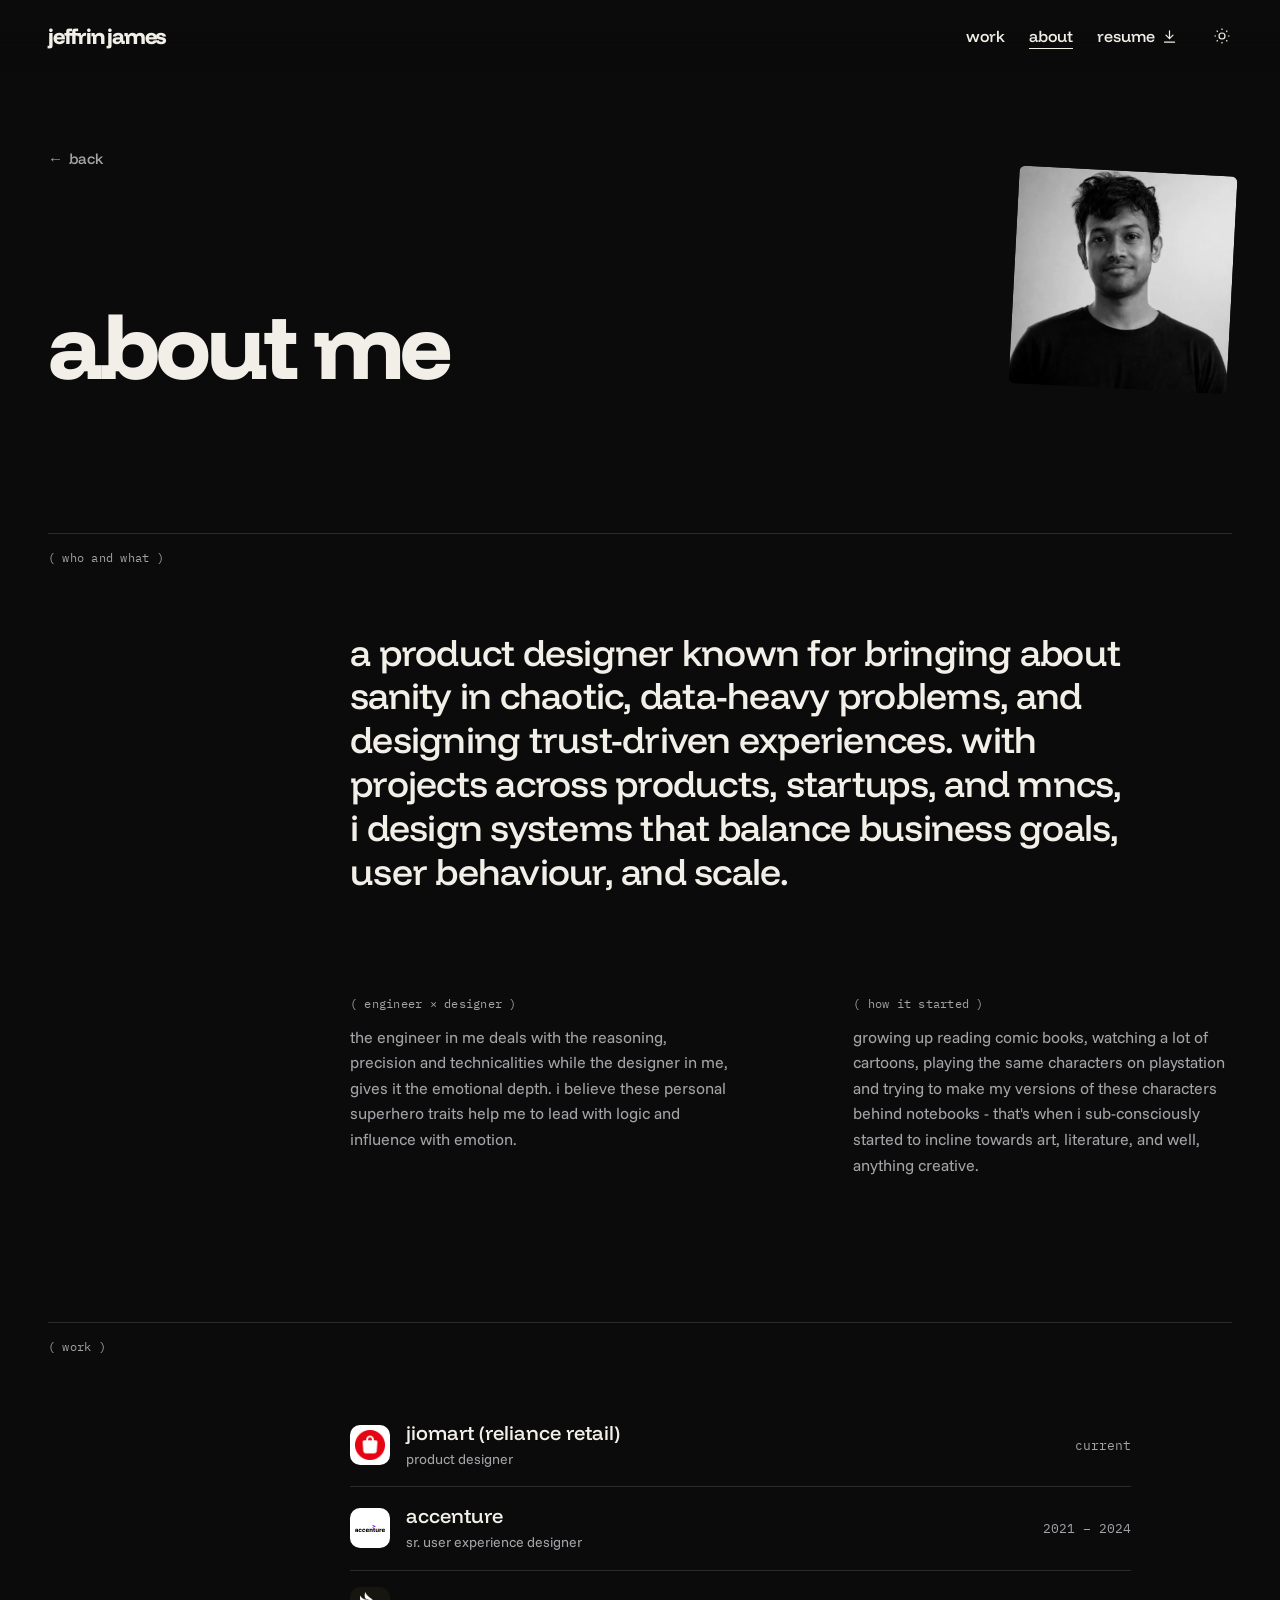
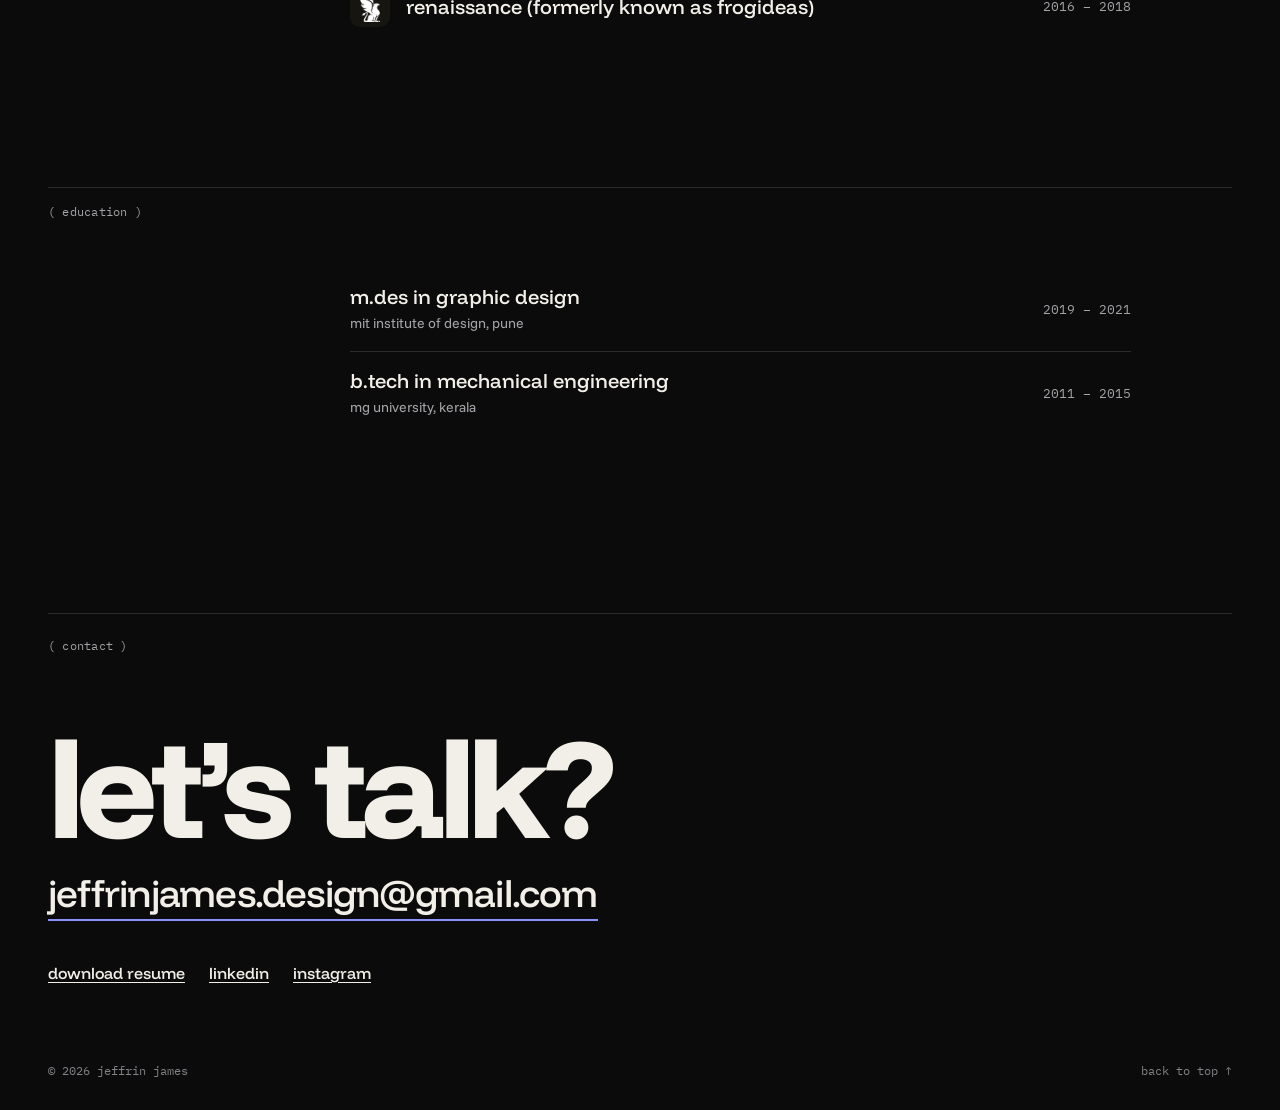
==== about/index.html @ e17c7516 "Publish new portfolio site Co-Authored-By: Claude Opus 5.5 <noreply@anthropic.com>" ====
<!DOCTYPE html><html lang="en" data-theme="dark"> <head><meta charset="utf-8"><meta name="viewport" content="width=device-width, initial-scale=1"><title>About — jeffrin james</title><meta name="description" content="jeffrin james — product designer. Currently Product Designer at JioMart (Reliance Retail)."><meta name="theme-color" content="#0b0b0b"><link rel="preconnect" href="https://fonts.googleapis.com"><link rel="preconnect" href="https://fonts.gstatic.com" crossorigin><link href="https://fonts.googleapis.com/css2?family=Funnel+Display:wght@400;500;600;700;800&family=Funnel+Sans:ital,wght@0,400;0,500;0,600;1,400&family=IBM+Plex+Mono:wght@400&family=Shrikhand&display=swap" rel="stylesheet"><script>
    (function () {
      var t = 'dark';
      try { t = localStorage.getItem('theme') || 'dark'; } catch (e) {}
      document.documentElement.setAttribute('data-theme', t);
      document.documentElement.classList.add('js');
      try { var n = performance.getEntriesByType('navigation')[0]; if (n && n.type === 'reload' && location.pathname === '/') history.scrollRestoration = 'manual'; } catch (e) {}
    })();
  </script><link rel="stylesheet" href="/assets/about.DWY8wHQ1.css"></head> <body style="--dot:#8b8ff8"> <a class="skip" href="#main">Skip to content</a> <header class="site-header"> <div class="wrap"> <a class="brand" href="/" aria-label="jeffrin james, home"><span class="brand-name">jeffrin james</span></a> <nav class="nav" aria-label="Main"> <a href="/#work">work</a> <a href="/about" aria-current="page">about</a> <a class="resume-link" href="/Jeffrin_James_Resume_Product_Designer.pdf" download title="download resume">resume
<svg viewBox="0 0 24 24" fill="none" stroke="currentColor" stroke-width="1.7" stroke-linecap="round" stroke-linejoin="round" aria-hidden="true"><path d="M12 4v11M7 10l5 5 5-5M5 20h14"></path></svg> </a> <button class="theme-toggle" type="button" aria-label="Switch to light theme" data-theme-toggle> <svg class="moon" viewBox="0 0 24 24" fill="none" stroke="currentColor" stroke-width="1.6" aria-hidden="true"><path d="M20 14.5A8 8 0 0 1 9.5 4a8 8 0 1 0 10.5 10.5Z"></path></svg> <svg class="sun" viewBox="0 0 24 24" fill="none" stroke="currentColor" stroke-width="1.6" aria-hidden="true"><circle cx="12" cy="12" r="4"></circle><path d="M12 2v2M12 20v2M4.9 4.9l1.4 1.4M17.7 17.7l1.4 1.4M2 12h2M20 12h2M4.9 19.1l1.4-1.4M17.7 6.3l1.4-1.4"></path></svg> </button> </nav> </div> </header> <main id="main">  <header class="cs-head wrap"> <a class="back" href="/" data-back><span aria-hidden="true">←</span> back</a> <div class="about-head"> <h1 class="cs-title">about me</h1> <img class="portrait" src="/about/jeffrin.webp" alt="portrait of jeffrin james" width="560" height="560"> </div> </header> <section class="section wrap" aria-labelledby="who-h"> <div class="section-head"><h2 class="label" id="who-h">who and what</h2></div> <div class="about-grid"> <div class="body about-copy"> <p class="statement">a product designer known for bringing about sanity in chaotic, data-heavy problems, and designing trust-driven experiences. with projects across products, startups, and MNCs, i design systems that balance business goals, user behaviour, and scale.</p> </div> </div> </section> <section class="wrap side-notes" aria-label="a little more" data-fade-group> <div class="side-note"> <h2 class="label">engineer × designer</h2> <p data-fade>The engineer in me deals with the reasoning, precision and technicalities while the designer in me, gives it the emotional depth. I believe these personal superhero traits help me to lead with logic and influence with emotion.</p> </div> <div class="side-note"> <h2 class="label">how it started</h2> <p data-fade>Growing up reading comic books, watching a lot of cartoons, playing the same characters on PlayStation and trying to make my versions of these characters behind notebooks - that's when I sub-consciously started to incline towards art, literature, and well, anything creative.</p> </div> </section> <section class="section wrap" aria-labelledby="career-h"> <div class="section-head"><h2 class="label" id="career-h">work</h2></div> <div class="about-grid"> <div class="body"><ul class="career"> <li> <span class="logo" style="--tint:var(--c-oia);--logo-bg:#fff"> <img src="/assets/jiomart.G7tVmSpe.png" alt="JioMart (Reliance Retail) logo" width="40" height="40"> </span> <span class="who"><span class="role">JioMart (Reliance Retail)</span><span class="sub">Product Designer</span></span> <span class="when">current</span> </li><li> <span class="logo" style="--tint:var(--c-rating);--logo-bg:#fff"> <img src="/assets/accenture.BRC-jHAb.svg" alt="Accenture logo" width="40" height="40"> </span> <span class="who"><span class="role">Accenture</span><span class="sub">Sr. User Experience Designer</span></span> <span class="when">2021 – 2024</span> </li><li> <span class="logo" style="--tint:var(--c-iaspire);--logo-bg:#16150f"> <img src="/assets/frogideas.Q7ZVMP4q.png" alt="Renaissance (formerly known as FrogIdeas) logo" width="40" height="40"> </span> <span class="who"><span class="role">Renaissance (formerly known as FrogIdeas)</span></span> <span class="when">2016 – 2018</span> </li> </ul></div> </div> </section> <section class="section wrap" aria-labelledby="edu-h"> <div class="section-head"><h2 class="label" id="edu-h">education</h2></div> <div class="about-grid"> <div class="body"> <ul class="career edu"> <li><span class="who"><span class="role">M.Des in Graphic Design</span><span class="sub">MIT Institute of Design, Pune</span></span><span class="when">2019 – 2021</span></li><li><span class="who"><span class="role">B.Tech in Mechanical Engineering</span><span class="sub">MG University, Kerala</span></span><span class="when">2011 – 2015</span></li> </ul> </div> </div> </section>  <a class="float-talk" href="#contact" aria-label="get in touch"> <svg viewBox="0 0 100 100" aria-hidden="true"><defs><path id="ring" d="M50 50m-36 0a36 36 0 1 1 72 0a36 36 0 1 1-72 0"></path></defs><text><textPath href="#ring" textLength="224" lengthAdjust="spacing">let’s talk ✦ let’s talk ✦</textPath></text></svg> <span class="talk-arrow" aria-hidden="true">↘</span> </a> </main> <p class="toast" role="status" aria-live="polite"></p> <footer class="site-footer" id="contact"> <div class="wrap"> <div class="footer-top"><span class="label">contact</span></div> <p class="talk">let’s talk?</p> <a class="email" href="mailto:jeffrinjames.design@gmail.com">jeffrinjames.design@gmail.com</a> <div class="footer-links"> <a href="/Jeffrin_James_Resume_Product_Designer.pdf" download>download resume</a> <a href="https://www.linkedin.com/in/jeffrinjames" rel="noopener" target="_blank">LinkedIn</a><a href="https://www.instagram.com/jeffrinjames/" rel="noopener" target="_blank">Instagram</a> </div> <div class="footer-base"> <span>© 2026 jeffrin james</span> <a href="#main" class="to-top">back to top ↑</a> </div> </div> </footer> <script type="module" src="/assets/Base.astro_astro_type_script_index_0_lang.DTvl9XS0.js"></script> </body> </html>
---- assets/about.DWY8wHQ1.css ----
:root{--font-display: "Funnel Display", "Helvetica Neue", Arial, sans-serif;--font-body: "Funnel Sans", "Helvetica Neue", Arial, sans-serif;--font-mono: "IBM Plex Mono", ui-monospace, monospace;--s1: 4px;--s2: 8px;--s3: 12px;--s4: 16px;--s5: 24px;--s6: 32px;--s7: 48px;--s8: 64px;--s9: 80px;--s10: 112px;--s11: 144px;--gutter: clamp(16px, 4vw, 48px);--max: 1440px;--measure: 40rem;--ease: cubic-bezier(.2, .7, .1, 1);--t-fast: .18s;--t-med: .42s}:root,[data-theme=dark]{color-scheme:dark;--bg: #0b0b0b;--surface: #141416;--surface-2: #1c1c20;--text: #f2efe8;--muted: #a3a3a8;--faint: #828288;--rule: #2a2a2f;--focus: #a5b4fc;--accent: #8b8ff8;--img-ring: rgba(255, 255, 255, .06)}[data-theme=light]{color-scheme:light;--bg: #efebe3;--surface: #e6e1d6;--surface-2: #dcd6c9;--text: #16150f;--muted: #55524a;--faint: #6a665c;--rule: #cfc8b9;--focus: #3730a3;--accent: #4338ca;--img-ring: rgba(22, 21, 15, .08)}*,*:before,*:after{box-sizing:border-box}html{-webkit-text-size-adjust:100%;scroll-behavior:smooth}body{margin:0;background:var(--bg);color:var(--text);font:400 1.0625rem/1.6 var(--font-body);-webkit-font-smoothing:antialiased;text-rendering:optimizeLegibility;overflow-x:hidden}img{display:block;max-width:100%;height:auto}a{color:inherit;text-decoration-thickness:1px;text-underline-offset:.2em}::selection{background:var(--accent);color:var(--bg)}:focus-visible{outline:2px solid var(--focus);outline-offset:3px;border-radius:2px}h1,h2,h3,h4{margin:0;font-weight:600}p{margin:0}.skip{position:absolute;left:-9999px;top:0}.skip:focus{left:var(--gutter);top:var(--s3);z-index:100;background:var(--text);color:var(--bg);padding:var(--s2) var(--s3)}.wrap{width:100%;max-width:var(--max);margin:0 auto;padding:0 var(--gutter)}.label{font:400 .75rem/1.4 var(--font-mono);letter-spacing:.02em;text-transform:lowercase;color:var(--muted)}.label:before{content:"( "}.label:after{content:" )"}.site-header{position:fixed;inset:0 0 auto;z-index:50;padding:var(--s4) 0;background:linear-gradient(var(--bg) 40%,transparent)}.site-header .wrap{display:flex;align-items:center;justify-content:space-between;gap:var(--s4)}.brand{font:800 1.375rem/.82 var(--font-display);letter-spacing:-.055em;text-decoration:none;display:inline-block;white-space:nowrap;transition:opacity var(--t-med) var(--ease),transform var(--t-med) var(--ease)}[data-home] .site-header:not(.is-scrolled) .brand{opacity:0;transform:translateY(-6px);pointer-events:none}.nav{display:flex;align-items:center;gap:clamp(var(--s4),3vw,var(--s6))}.nav a{font:500 1rem/1 var(--font-display);text-decoration:none;padding:var(--s2) 0;background:linear-gradient(currentColor,currentColor) 0 100% / 0 1px no-repeat;transition:background-size var(--t-fast) var(--ease)}.nav a:hover,.nav a[aria-current=page]{background-size:100% 1px}.theme-toggle{display:inline-grid;place-items:center;width:40px;height:40px;margin-right:-8px;border:0;background:none;color:inherit;cursor:pointer;border-radius:50%}.theme-toggle svg{width:18px;height:18px}.theme-toggle .moon{display:none}[data-theme=light] .theme-toggle .moon{display:block}[data-theme=light] .theme-toggle .sun{display:none}.pixels{position:fixed;inset:0;z-index:90;display:grid;pointer-events:none}.pixels i{display:block;opacity:0}.hero{padding-top:clamp(88px,12vh,140px)}.wordmark{font:800 clamp(3.5rem,15.6vw,15.5rem)/.82 var(--font-display);letter-spacing:-.055em;margin-left:-.04em;white-space:nowrap}.hero-meta{display:grid;grid-template-columns:repeat(12,1fr);gap:var(--s5);margin-top:clamp(var(--s7),8vw,var(--s10));align-items:start}.hero-meta .label{grid-column:1 / span 3;padding-top:.55em}.statement{grid-column:4 / span 9;font:500 clamp(1.5rem,2.9vw,2.6rem)/1.18 var(--font-display);letter-spacing:-.02em}.currently{grid-column:4 / span 6;color:var(--muted);margin-top:var(--s5);max-width:36rem}.section{padding-top:clamp(var(--s9),12vw,var(--s11))}.section-head{display:flex;align-items:baseline;justify-content:space-between;border-top:1px solid var(--rule);padding-top:var(--s4);margin-bottom:clamp(var(--s6),5vw,var(--s8))}.work-list{list-style:none;margin:0;padding:0;display:grid;gap:clamp(var(--s8),9vw,var(--s11))}.work-item a{display:grid;grid-template-columns:repeat(12,1fr);gap:var(--s5);text-decoration:none;align-items:end}.work-media{grid-column:1 / span 7;overflow:hidden;border-radius:6px;box-shadow:0 0 0 1px var(--img-ring);background:var(--surface)}.work-media img{width:100%;aspect-ratio:4 / 3;object-fit:cover;transition:transform .9s var(--ease)}.work-item a:hover .work-media img{transform:scale(1.025)}.work-text{grid-column:9 / span 4;display:grid;gap:var(--s4);padding-bottom:var(--s2)}.work-num{font:400 .75rem var(--font-mono);color:var(--muted);display:flex;align-items:center;gap:var(--s2)}.work-num:before{content:"";width:8px;height:8px;border-radius:50%;background:var(--dot)}.work-problem{font:500 clamp(1.25rem,1.9vw,1.75rem)/1.22 var(--font-display);letter-spacing:-.015em}.work-title{color:var(--muted);font-size:1rem}.work-meta{font:400 .75rem/1.5 var(--font-mono);color:var(--faint)}.cta{font:500 1rem var(--font-display);display:inline-flex;gap:var(--s2);align-items:center}.cta .arrow{transition:transform var(--t-fast) var(--ease)}a:hover .cta .arrow,.cta:hover .arrow{transform:translate(4px)}.specimens{display:grid;grid-auto-flow:column;grid-auto-columns:minmax(280px,34%);gap:var(--s5);overflow-x:auto;scroll-snap-type:x mandatory;padding:0 var(--gutter) var(--s4);margin:0 calc(var(--gutter) * -1);scrollbar-width:thin;scrollbar-color:var(--rule) transparent}.specimen{scroll-snap-align:start;text-decoration:none;display:grid;gap:var(--s3)}.specimen figure{margin:0;border-radius:6px;overflow:hidden;background:var(--surface);box-shadow:0 0 0 1px var(--img-ring)}.specimen img{width:100%;aspect-ratio:16 / 10;object-fit:cover;object-position:center;transition:transform .9s var(--ease)}.specimen:hover img{transform:scale(1.03)}.specimen figcaption{display:none}.specimen-cap{font-size:.9375rem;color:var(--muted)}.specimen-cap strong{color:var(--text);font-weight:500}.principles{list-style:none;margin:0;padding:0}.principles li{border-top:1px solid var(--rule)}.principles a{display:grid;grid-template-columns:repeat(12,1fr);gap:var(--s5);padding:var(--s6) 0;text-decoration:none;align-items:baseline}.principles q{grid-column:1 / span 9;quotes:none;font:500 clamp(1.5rem,3.4vw,3rem)/1.1 var(--font-display);letter-spacing:-.025em}.principles .from{grid-column:10 / span 3;justify-self:end;text-align:right;font:400 .75rem/1.5 var(--font-mono);color:var(--muted)}.principles a:hover q{color:var(--dot)}.brief{display:grid;grid-template-columns:repeat(12,1fr);gap:var(--s5)}.brief p{grid-column:4 / span 7;font:500 clamp(1.25rem,2.2vw,1.9rem)/1.3 var(--font-display);letter-spacing:-.015em}.brief .cta{grid-column:4 / span 4;margin-top:var(--s4);text-decoration:none}.site-footer{margin-top:clamp(var(--s10),14vw,200px);padding-bottom:var(--s6)}.footer-top{border-top:1px solid var(--rule);padding-top:var(--s4)}.talk{font:800 clamp(3rem,11vw,10.5rem)/.9 var(--font-display);letter-spacing:-.05em;margin:clamp(var(--s6),5vw,var(--s8)) 0 var(--s5)}.email{font:500 clamp(1.25rem,3vw,2.5rem)/1.1 var(--font-display);letter-spacing:-.02em;text-decoration:none;background:linear-gradient(var(--accent),var(--accent)) 0 100% / 100% 2px no-repeat;padding-bottom:4px;transition:background-size var(--t-med) var(--ease);overflow-wrap:anywhere}.email:hover{background-size:0 2px;background-position:100% 100%}.footer-links{display:flex;flex-wrap:wrap;gap:var(--s5);margin-top:var(--s7)}.footer-links a{font:500 1rem var(--font-display)}.footer-base{display:flex;justify-content:space-between;gap:var(--s4);margin-top:var(--s9);font:400 .75rem var(--font-mono);color:var(--faint)}.cs-head{padding-top:clamp(112px,16vh,168px)}.cs-title{font:800 clamp(2.5rem,7.2vw,6.75rem)/.95 var(--font-display);letter-spacing:-.045em;max-width:15ch;margin-top:var(--s5)}.cs-intro{font:500 clamp(1.25rem,2.2vw,1.875rem)/1.25 var(--font-display);letter-spacing:-.015em;color:var(--muted);max-width:34ch;margin-top:var(--s6)}.cs-meta{display:flex;flex-wrap:wrap;gap:var(--s2) var(--s6);margin-top:var(--s7);padding-top:var(--s4);border-top:1px solid var(--rule);font:400 .8125rem/1.5 var(--font-mono);color:var(--muted)}.cs-meta dt{color:var(--faint)}.cs-meta dd{margin:0;color:var(--text)}.cs-meta div{display:grid;gap:2px}.cs-hero{margin-top:clamp(var(--s7),6vw,var(--s9));border-radius:8px;overflow:hidden;box-shadow:0 0 0 1px var(--img-ring)}.cs-hero img{width:100%;aspect-ratio:4 / 3;object-fit:cover;max-height:86vh}.prose{max-width:var(--measure);margin:clamp(var(--s8),8vw,var(--s10)) auto 0;font-size:1.125rem;color:var(--muted)}.prose>*+*{margin-top:1.1em}.prose strong{color:var(--text);font-weight:600}.prose hr{border:0;border-top:1px solid var(--rule);margin:var(--s9) 0}.prose hr+h2{margin-top:0!important}.prose h2 .ch{font:400 .75rem/1 var(--font-mono);color:var(--muted);letter-spacing:.02em;text-transform:lowercase}.prose h2{color:var(--text);font:500 clamp(1.3rem,2.2vw,1.75rem)/1.25 var(--font-display);letter-spacing:-.015em;margin-top:1.6em}.prose h3{color:var(--text);font:600 1.125rem/1.4 var(--font-body);margin-top:1.8em}.prose ul{padding-left:1.1em}.prose li+li{margin-top:.5em}.prose li::marker{color:var(--faint)}.prose blockquote{margin:1.6em 0;padding:var(--s4) var(--s5);border-left:2px solid var(--dot);background:var(--surface);border-radius:0 6px 6px 0;color:var(--text)}.prose details{border-top:1px solid var(--rule);border-bottom:1px solid var(--rule);padding:var(--s4) 0}.prose summary{cursor:pointer;color:var(--text);font-weight:600}.prose details p{margin-top:var(--s3)}.prose .tldr{background:var(--surface);padding:var(--s5);border-radius:8px;color:var(--text)}.prose .tldr h2{margin-top:0!important;font-size:1.25rem}.prose p:has(>img){margin-left:50%;transform:translate(-50%);width:min(1200px,calc(100vw - 2 * var(--gutter)));margin-top:var(--s7);margin-bottom:var(--s7)}.prose p:has(>img)+p:has(>img){margin-top:calc(var(--s5) * -1 + var(--s7) * -1 + var(--s7))}.prose img{width:100%;border-radius:6px;box-shadow:0 0 0 1px var(--img-ring);background:var(--surface)}.next{margin-top:clamp(var(--s10),12vw,var(--s11));border-top:1px solid var(--rule);padding-top:var(--s4)}.next a{display:grid;grid-template-columns:repeat(12,1fr);gap:var(--s5);text-decoration:none;margin-top:var(--s6);align-items:end}.next .next-title{grid-column:1 / span 8;font:700 clamp(2rem,5vw,4.5rem)/1 var(--font-display);letter-spacing:-.04em}.next .cta{grid-column:10 / span 3;justify-self:end}.about-grid{display:grid;grid-template-columns:repeat(12,1fr);gap:var(--s5)}.about-grid>.body{grid-column:4 / span 8}.career{list-style:none;margin:0;padding:0}.career li{display:grid;grid-template-columns:auto 1fr auto;align-items:center;gap:var(--s4);padding:var(--s4) 0;border-top:1px solid var(--rule)}.career .role{font:500 1.25rem/1.3 var(--font-display)}.career .when{font:400 .8125rem var(--font-mono);color:var(--muted)}.js [data-reveal]{opacity:0;transform:translateY(16px);transition:opacity .7s var(--ease),transform .7s var(--ease)}.js [data-reveal].in{opacity:1;transform:none}@media(prefers-reduced-motion:reduce){html{scroll-behavior:auto}*,*:before,*:after{transition-duration:0ms!important;animation-duration:0ms!important}.js [data-reveal]{opacity:1;transform:none}}@media(max-width:820px){.hero-meta,.work-item a,.principles a,.brief,.next a,.about-grid{grid-template-columns:1fr}.hero-meta>*,.work-media,.work-text,.principles q,.principles .from,.brief p,.brief .cta,.next .next-title,.next .cta,.about-grid>*{grid-column:1 / -1!important}.hero-meta{gap:var(--s4)}.statement{font-size:clamp(1.375rem,6vw,1.75rem)}.work-text{padding-bottom:0}.principles .from{justify-self:start;text-align:left}.principles a{gap:var(--s3)}.specimens{grid-auto-columns:82%}.next .cta{justify-self:start}.prose{font-size:1.0625rem}.prose p:has(>img){width:calc(100vw - 2 * var(--gutter))}.footer-base{flex-direction:column}}[data-home] .wordmark{transform-origin:0 0;will-change:transform;position:relative;z-index:60;width:fit-content}[data-home] .site-header .brand{transition:opacity .2s linear;transform:none!important}.js [data-words] .w{display:inline-block;opacity:.12;transition:opacity .5s var(--ease)}.js [data-words] .w.on{opacity:1}.work-list{display:grid;grid-template-columns:repeat(12,1fr);column-gap:var(--s5);row-gap:clamp(var(--s9),9vw,var(--s11));align-items:end}.work-item:nth-child(4n+1){grid-column:1 / 9}.work-item:nth-child(4n+2){grid-column:9 / 13}.work-item:nth-child(4n+3){grid-column:1 / 6}.work-item:nth-child(4n+4){grid-column:6 / 13}.work-item a{display:block}.work-text{display:grid;gap:var(--s3);margin-bottom:var(--s4);padding:0}.work-num{font:400 .75rem/1.4 var(--font-mono);color:var(--muted);text-transform:uppercase;letter-spacing:.04em}.work-problem{font:500 clamp(1.25rem,1.9vw,1.75rem)/1.18 var(--font-display);letter-spacing:-.02em;max-width:28ch}.work-media{border-radius:4px}.work-media img{aspect-ratio:4 / 3;transform:scale(var(--z, 1.06));transition:transform .12s linear}.work-item a:hover .work-media img{transform:scale(calc(var(--z, 1.06) + .02))}.work-foot{display:flex;justify-content:space-between;align-items:baseline;gap:var(--s4);margin-top:var(--s3);height:1.6em;white-space:nowrap;overflow:hidden}.work-meta{overflow:hidden;text-overflow:ellipsis;min-width:0}.float-talk{position:fixed;right:var(--gutter);bottom:var(--gutter);z-index:70;width:84px;height:84px;border-radius:50%;display:grid;place-items:center;text-align:center;background:var(--text);color:var(--bg);text-decoration:none;font:500 .75rem/1.15 var(--font-mono);text-transform:uppercase;letter-spacing:.04em;transition:transform var(--t-med) var(--ease)}.float-talk:hover{transform:rotate(12deg) scale(1.06)}.float-talk.hide,.float-talk:not(.show){transform:scale(0);pointer-events:none}@media(max-width:820px){.work-list{grid-template-columns:1fr;row-gap:var(--s9)}.work-item:nth-child(n){grid-column:1 / -1;margin-top:0}.float-talk{width:68px;height:68px;font-size:.6875rem}}@media(prefers-reduced-motion:reduce){[data-home] .wordmark,.work-media img{transform:none!important}}:root{--grid: color-mix(in srgb, var(--rule) 38%, transparent);--c-rating: #c9a7ff;--c-oia: #3ccf7a;--c-iaspire: #f5b82e;--c-coupons: #5b8cff}.headline{grid-column:4 / span 9;font:600 clamp(2.25rem,5.4vw,5rem)/1.02 var(--font-display);letter-spacing:-.035em;display:grid}.hl{position:relative;width:fit-content}.hl>span{position:relative;display:inline-block}.frame{outline:2px solid var(--c-coupons);outline-offset:.04em}.frame i{position:absolute;width:.14em;height:.14em;background:var(--bg);border:2px solid var(--c-coupons)}.frame i:nth-child(1){left:-.11em;top:-.11em}.frame i:nth-child(2){right:-.11em;top:-.11em}.frame i:nth-child(3){left:-.11em;bottom:-.11em}.frame i:nth-child(4){right:-.11em;bottom:-.11em}.untangle svg{position:absolute;left:0;bottom:-.16em;width:100%;height:.24em;overflow:visible}.untangle path{fill:none;stroke:var(--c-oia);stroke-width:4;stroke-linecap:round;stroke-linejoin:round;vector-effect:non-scaling-stroke}.redline svg{position:absolute;left:0;bottom:-.2em;width:100%;height:.14em;overflow:visible}.redline path{fill:none;stroke:var(--c-rating);stroke-width:1.5;vector-effect:non-scaling-stroke}.redline b{position:absolute;left:50%;bottom:-.3em;transform:translate(-50%,100%);font:500 .2em/1 var(--font-mono);color:#16150f;background:var(--c-rating);padding:.3em .5em;border-radius:3px}@media(prefers-reduced-motion:no-preference){.js .untangle path{stroke-dasharray:1;stroke-dashoffset:1;animation:draw 1.1s var(--ease) .5s forwards}.js .frame,.js .frame i,.js .redline svg,.js .redline b{animation:pop .5s var(--ease) both}.js .redline svg,.js .redline b{animation-delay:.8s}@keyframes draw{to{stroke-dashoffset:0}}@keyframes pop{0%{opacity:0;scale:.7}to{opacity:1;scale:1}}}.work-sec{background-image:linear-gradient(var(--grid) 1px,transparent 1px),linear-gradient(90deg,var(--grid) 1px,transparent 1px);background-size:48px 48px;background-position:center top;padding-bottom:var(--s9);mask-image:linear-gradient(transparent,#000 120px,#000 calc(100% - 160px),transparent)}.work-sec .section-head{border-top:0}.work-sec .work-text,.work-sec .work-foot{background:var(--bg);box-shadow:0 0 0 6px var(--bg)}.float-talk{background:var(--c-iaspire);color:#16150f}.prose h2 .ch,.work-num{color:var(--dot, var(--muted))}@media(max-width:820px){.headline{font-size:clamp(2rem,10vw,2.75rem);padding-left:.4em}.hero{overflow-x:clip}.work-sec{background-size:32px 32px}}.about-principles li{display:grid;grid-template-columns:1fr auto;gap:var(--s4);padding:var(--s5) 0;border-top:1px solid var(--rule);align-items:baseline}.about-principles q{quotes:none;font:500 clamp(1.25rem,2.4vw,2rem)/1.15 var(--font-display);letter-spacing:-.02em}.about-principles span{font:400 .75rem var(--font-mono);color:var(--dot);text-align:right}@media(max-width:820px){.about-principles li{grid-template-columns:1fr}.about-principles span{text-align:left}}.logo{width:40px;height:40px;border-radius:10px;display:grid;place-items:center;overflow:hidden;background:color-mix(in srgb,var(--tint) 18%,var(--surface));color:var(--tint);font:700 1.1rem var(--font-display)}.logo img{width:100%;height:100%;object-fit:contain;background:var(--logo-bg, #fff);padding:5px}.who{display:grid;gap:2px}.career .sub{font-size:.875rem;color:var(--muted)}.brief-career{grid-column:4 / span 7;margin-top:var(--s6)}@media(max-width:820px){.brief-career{grid-column:1 / -1}}body{text-transform:lowercase}[data-home] .wordmark{margin-left:0;letter-spacing:-.045em}.hero{position:relative}.hero-meta{display:block;margin-top:clamp(var(--s6),5vw,var(--s8))}.headline{display:flex;flex-wrap:wrap;justify-content:center;column-gap:.32em;row-gap:.15em;text-align:center;font:600 clamp(1.75rem,3.5vw,3.4rem)/1.1 var(--font-display);letter-spacing:-.03em}.hl{white-space:nowrap}.marker{position:relative;z-index:0}.marker:before{content:"";position:absolute;z-index:-1;inset:.2em -.08em .02em;background:var(--c-oia);opacity:.38;border-radius:.08em .18em .1em .2em;transform:skew(-8deg);transform-origin:left}@media(prefers-reduced-motion:no-preference){.js .marker:before{animation:swipe .7s var(--ease) .45s both}@keyframes swipe{0%{transform:skew(-8deg) scaleX(0)}}}.redline b{white-space:nowrap}.jeff{position:absolute;right:var(--gutter);top:clamp(70px,9vh,110px);z-index:61;display:grid;justify-items:center;gap:.1em;cursor:grab;touch-action:none;user-select:none;font-size:clamp(12px,1.2vw,17px);line-height:1;color:#16150f;text-transform:none;background:var(--c-iaspire);padding:.55em 1em .6em;border-radius:1.4em;border:.22em solid #fff;box-shadow:0 .35em .9em #00000059,inset 0 -.25em #00000014;transform:rotate(-9deg)}.jeff.is-free{position:fixed;right:auto;top:0;left:0;transform:none;will-change:transform}.jeff:active{cursor:grabbing}.jeff-or{font:500 .45em/1 var(--font-mono);letter-spacing:.14em;text-transform:uppercase}.jeff-name{font:400 1.9em/1 "Shrikhand",var(--font-display);letter-spacing:.01em}.jeff-portal{position:absolute;right:-.7em;top:-.7em;width:1.5em;height:1.5em;display:grid;place-items:center;border-radius:50%;background:var(--c-rating);border:.15em solid #fff;font:600 .7em/1 var(--font-display)}.jeff-hint-x{position:absolute;top:calc(100% + .7em);left:50%;translate:-50% 0;white-space:nowrap;font:400 .5em/1 var(--font-mono);color:var(--text);text-transform:lowercase;opacity:0;transition:opacity .25s var(--ease);pointer-events:none}.jeff:hover .jeff-hint,.jeff:focus-visible .jeff-hint,.jeff.hinting .jeff-hint{opacity:1}@media(prefers-reduced-motion:no-preference){.jeff-portal{animation:nudge 2.4s var(--ease) infinite}@keyframes nudge{0%,70%,to{transform:none}80%{transform:translate(2px,-2px)}}}.toast{position:fixed;left:50%;bottom:var(--s6);z-index:95;translate:-50% 20px;opacity:0;pointer-events:none;background:var(--text);color:var(--bg);padding:var(--s3) var(--s4);border-radius:999px;font:500 .875rem var(--font-body);transition:opacity .25s var(--ease),translate .25s var(--ease)}.toast.on{opacity:1;translate:-50% 0}.float-talk{width:96px;height:96px}.float-talk svg{position:absolute;inset:0;width:100%;height:100%}.float-talk text{font:600 11.5px var(--font-display);letter-spacing:.06em;fill:currentColor}.talk-arrow{font:600 1.6rem/1 var(--font-display)}@media(prefers-reduced-motion:no-preference){.float-talk svg{animation:spin 20s linear infinite}@keyframes spin{to{rotate:360deg}}}[data-theme=light] .work-num,[data-theme=light] .prose h2 .ch,[data-theme=light] .about-principles span{color:color-mix(in srgb,var(--dot) 42%,#16150f)}[data-theme=light] .marker:before{opacity:.5}@media(max-width:820px){.headline{font-size:clamp(1.5rem,7.2vw,2rem);padding-left:0}.jeff{top:64px}.float-talk{width:76px;height:76px}}.site-header .wrap{align-items:center}.brand{display:inline-flex;align-items:center;height:40px}.brand-name{display:inline-block;font:inherit}.nav a{display:inline-flex;align-items:center;height:40px;padding:0;background-position:0 calc(50% + .75em)}.nav .resume-link,.theme-toggle{width:40px;height:40px;display:inline-grid;place-items:center;background:none;margin:0}.resume-link svg{width:19px;height:19px;transition:transform var(--t-fast) var(--ease)}.resume-link:hover svg{transform:translateY(2px)}.theme-toggle{margin-right:-10px}.nav{gap:clamp(var(--s3),2.4vw,var(--s5))}.jeff{top:0;right:auto}.jeff-portal{width:auto;min-width:1.5em;padding:0 .38em;border-radius:999px;gap:.3em;grid-auto-flow:column;white-space:nowrap;transition:padding .3s var(--ease)}.jeff-portal .pt{max-width:0;overflow:hidden;font:500 .78em/1 var(--font-display);text-transform:lowercase;transition:max-width .4s var(--ease)}.jeff:hover .jeff-portal .pt,.jeff:focus-visible .jeff-portal .pt,.jeff.hinting .jeff-portal .pt{max-width:9em}.jeff:hover .jeff-portal,.jeff.hinting .jeff-portal{padding:0 .6em;animation:none}.loupe svg{position:absolute;width:.5em;height:.5em;right:-.2em;bottom:calc(-.24em + 3px);overflow:visible}.loupe circle,.loupe path{fill:none;stroke:var(--c-oia);stroke-width:4;stroke-linecap:round}.loupe circle{fill:color-mix(in srgb,var(--c-oia) 14%,transparent)}.loupe .glint{stroke:#fff;stroke-width:2.5;opacity:.8}@media(prefers-reduced-motion:no-preference){.js .loupe svg{animation:hunt 1.8s var(--ease) .4s both}@keyframes hunt{0%{opacity:0;transform:translate(-3.3em,.3em) rotate(-10deg)}15%{opacity:1}45%{transform:translate(-1.8em,.2em) rotate(6deg)}70%{transform:translate(-.7em,.25em) rotate(-4deg)}to{transform:none}}}.back{display:inline-flex;gap:.4em;align-items:center;font:500 .9375rem var(--font-display);text-decoration:none;color:var(--muted)}.back:hover{color:var(--text)}.back span{transition:transform var(--t-fast) var(--ease)}.back:hover span{transform:translate(-4px)}.pager{display:grid;grid-template-columns:1fr 1fr;gap:var(--s5);margin-top:clamp(var(--s10),12vw,var(--s11));border-top:1px solid var(--rule)}.pager a{display:grid;gap:var(--s3);padding-top:var(--s5);text-decoration:none}.pager-next{text-align:right;justify-items:end}.pager-title{font:700 clamp(1.25rem,2.6vw,2.25rem)/1.1 var(--font-display);letter-spacing:-.03em}.pager a:hover .pager-title{color:var(--dot)}[data-theme=light] .pager a:hover .pager-title{color:color-mix(in srgb,var(--dot) 45%,#16150f)}.pager-home{margin-top:var(--s7);text-align:center}.to-top{color:inherit;text-decoration:none}.to-top:hover{color:var(--text)}@media(max-width:820px){.pager{grid-template-columns:1fr}.pager-next{text-align:left;justify-items:start}}.about-copy{display:grid;gap:var(--s5)}.about-copy>p:not(.statement){font-size:1.25rem;line-height:1.55;color:var(--muted);max-width:40rem}.about-copy strong{color:var(--text);font-weight:600}.career.edu li{grid-template-columns:1fr auto}.about-copy .statement{grid-column:auto}.nav .resume-link{width:auto;display:inline-flex;gap:6px;align-items:center;font:500 1rem/1 var(--font-display)}.resume-link svg{width:17px;height:17px}.logo{display:block}.logo img{width:40px;height:40px}.logo>span{display:grid;place-items:center;height:100%}.side-notes{display:grid;grid-template-columns:repeat(12,1fr);gap:var(--s5);margin-top:clamp(var(--s8),8vw,var(--s10))}.side-note{display:grid;gap:var(--s3);align-content:start}.side-note:nth-child(1){grid-column:4 / span 4}.side-note:nth-child(2){grid-column:9 / span 4}.side-note p{font-size:1rem;line-height:1.6;color:var(--muted)}.js [data-fade] .w{opacity:.18;transition:opacity .4s var(--ease)}.js [data-fade] .w.on{opacity:1}@media(max-width:820px){.side-note:nth-child(n){grid-column:1 / -1}}.has-cursor,.has-cursor a,.has-cursor button{cursor:none}.cursor{position:fixed;left:0;top:0;z-index:200;pointer-events:none;width:12px;height:12px;margin:-6px 0 0 -6px;border-radius:50%;background:#fff;mix-blend-mode:difference;display:grid;place-items:center;transition:width .26s var(--ease),height .26s var(--ease),margin .26s var(--ease),background .2s,opacity .2s}.cursor-label{font:600 12px/1 var(--font-display);color:#000;opacity:0;white-space:nowrap;transition:opacity .15s;text-transform:lowercase}.cursor.is-link{width:44px;height:44px;margin:-22px 0 0 -22px;background:transparent;box-shadow:inset 0 0 0 1.5px #fff}.cursor.is-label{width:64px;height:64px;margin:-32px 0 0 -32px;mix-blend-mode:normal;background:var(--c-iaspire)}.cursor.is-label .cursor-label{opacity:1;color:#16150f}.cursor.is-down{scale:.8}.cursor.is-hidden{opacity:0}.about-grid .career li:first-child{border-top:0;padding-top:0}@media(max-width:480px){.footer-links{gap:var(--s4)}.footer-links a{font-size:.875rem}}@media(max-width:480px){.site-header .wrap{gap:var(--s2)}.nav{gap:10px}.nav a,.nav .resume-link{font-size:.875rem}.nav .resume-link{gap:3px}.theme-toggle{width:32px;margin-right:-6px}}@media(max-width:350px){.nav .resume-link{font-size:0;gap:0}}.about-head{display:flex;align-items:flex-end;justify-content:space-between;gap:var(--s5)}.portrait{width:clamp(104px,17vw,248px);height:auto;aspect-ratio:1;object-fit:cover;flex:none;border-radius:6px;rotate:3deg;transition:rotate var(--t-med) var(--ease)}.portrait:hover{rotate:0deg}
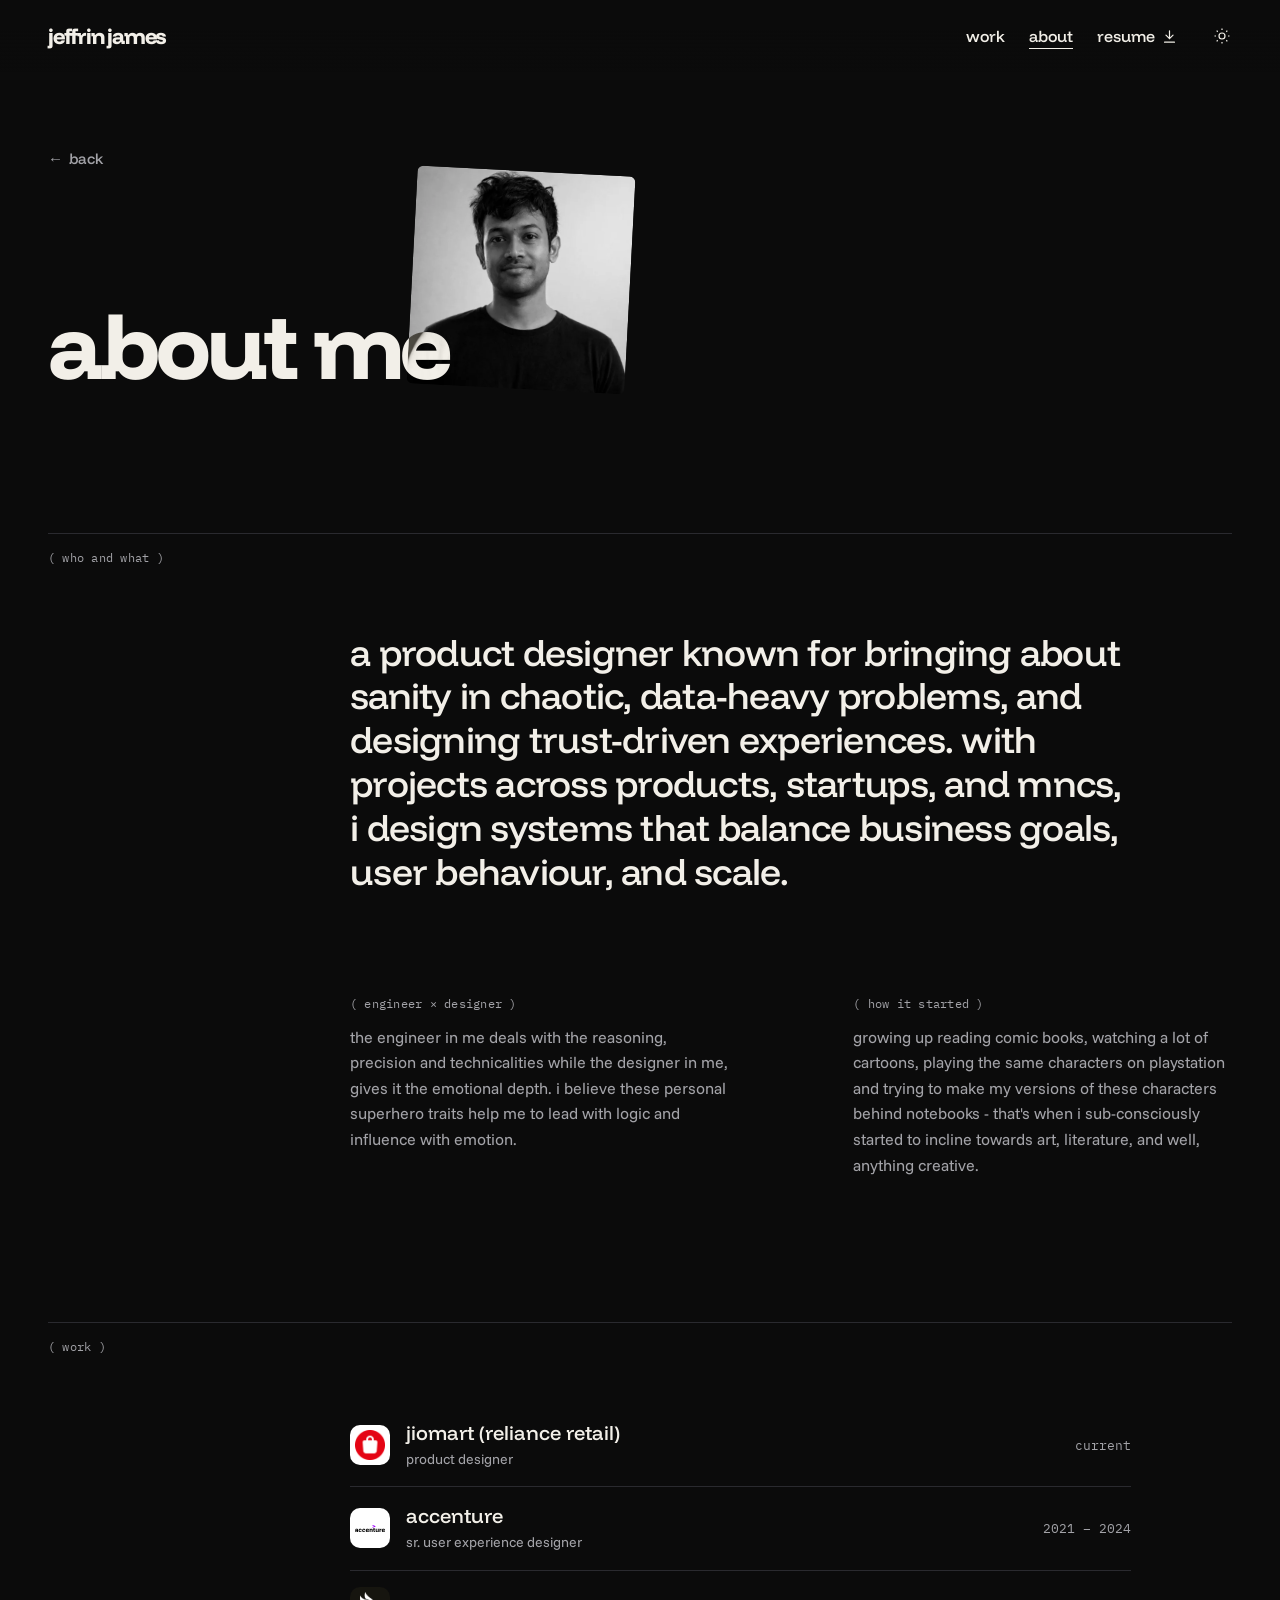
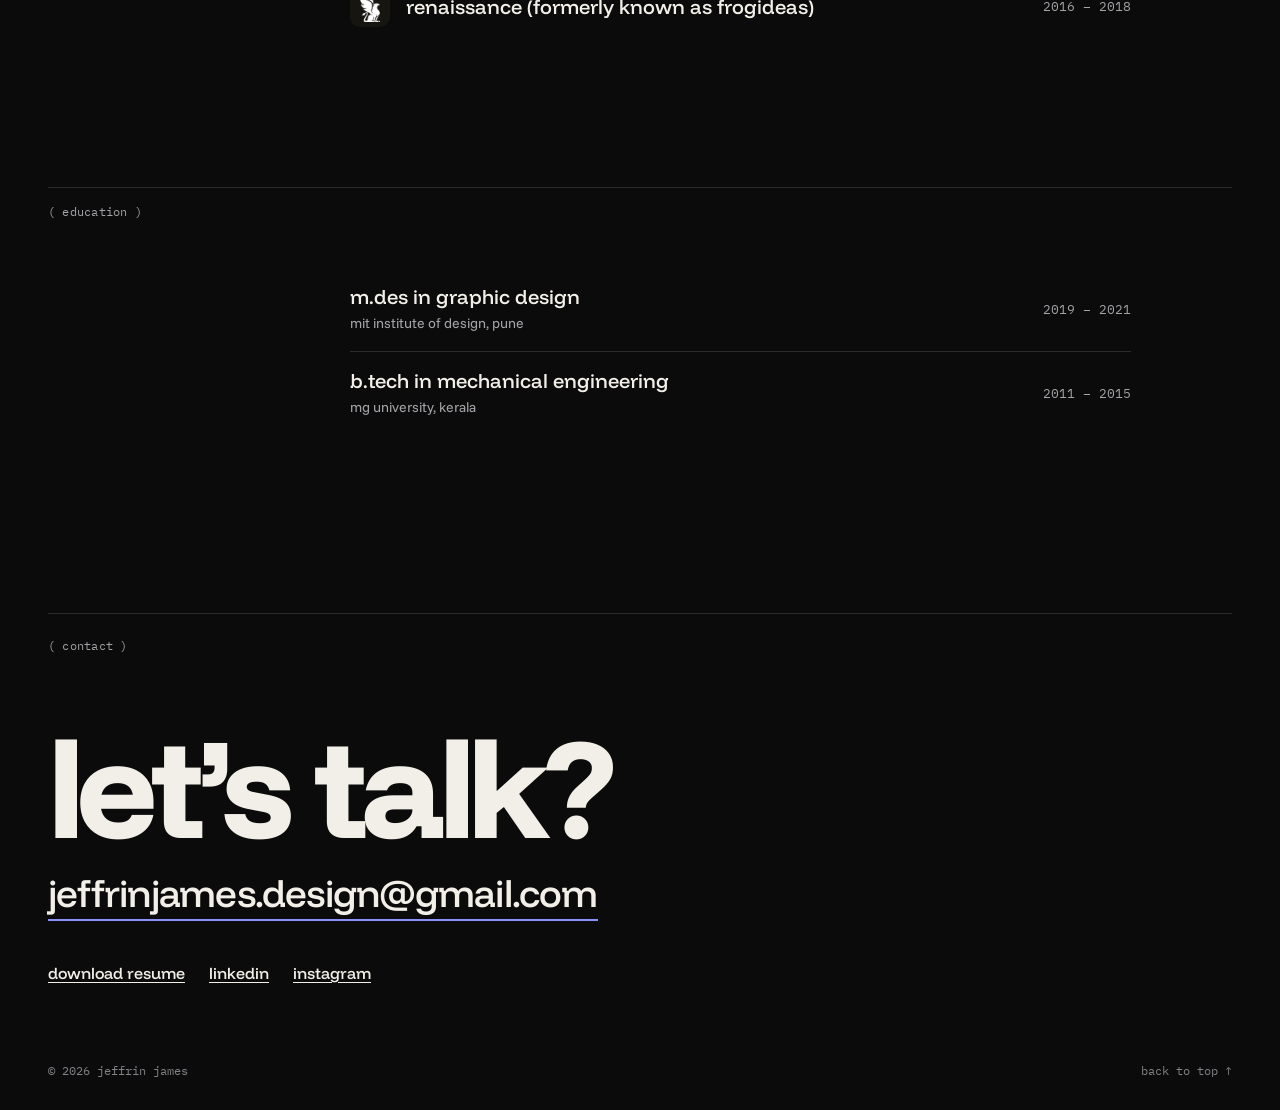
==== commit 788e2488: "Update experience copy, load animations, project pages and About photo Co-Authored-By: Claude Opus 5" ====
--- a/about/index.html
+++ b/about/index.html
@@ -1,4 +1,4 @@
-<!DOCTYPE html><html lang="en" data-theme="dark"> <head><meta charset="utf-8"><meta name="viewport" content="width=device-width, initial-scale=1"><title>About — jeffrin james</title><meta name="description" content="jeffrin james — product designer. Currently Product Designer at JioMart (Reliance Retail)."><meta name="theme-color" content="#0b0b0b"><link rel="preconnect" href="https://fonts.googleapis.com"><link rel="preconnect" href="https://fonts.gstatic.com" crossorigin><link href="https://fonts.googleapis.com/css2?family=Funnel+Display:wght@400;500;600;700;800&family=Funnel+Sans:ital,wght@0,400;0,500;0,600;1,400&family=IBM+Plex+Mono:wght@400&family=Shrikhand&display=swap" rel="stylesheet"><script>
+<!DOCTYPE html><html lang="en" data-theme="dark"> <head><meta charset="utf-8"><meta name="viewport" content="width=device-width, initial-scale=1"><title>About — jeffrin james</title><meta name="description" content="Jeffrin James is a product designer in Bengaluru, India, currently at JioMart (Reliance Retail), designing across enterprise, consumer and seller-facing commerce products."><link rel="canonical" href="https://jeffrinjames.co/about/"><meta property="og:type" content="website"><meta property="og:site_name" content="jeffrin james"><meta property="og:title" content="About — jeffrin james"><meta property="og:description" content="Jeffrin James is a product designer in Bengaluru, India, currently at JioMart (Reliance Retail), designing across enterprise, consumer and seller-facing commerce products."><meta property="og:url" content="https://jeffrinjames.co/about/"><meta property="og:image" content="https://jeffrinjames.co/og.png"><meta property="og:image:width" content="1200"><meta property="og:image:height" content="630"><meta name="twitter:card" content="summary_large_image"><meta name="theme-color" content="#0b0b0b"><link rel="preconnect" href="https://fonts.googleapis.com"><link rel="preconnect" href="https://fonts.gstatic.com" crossorigin><link href="https://fonts.googleapis.com/css2?family=Funnel+Display:wght@400;500;600;700;800&family=Funnel+Sans:ital,wght@0,400;0,500;0,600;1,400&family=IBM+Plex+Mono:wght@400&family=Shrikhand&display=swap" rel="stylesheet"><script>
     (function () {
       var t = 'dark';
       try { t = localStorage.getItem('theme') || 'dark'; } catch (e) {}
@@ -6,5 +6,5 @@
       document.documentElement.classList.add('js');
       try { var n = performance.getEntriesByType('navigation')[0]; if (n && n.type === 'reload' && location.pathname === '/') history.scrollRestoration = 'manual'; } catch (e) {}
     })();
-  </script><link rel="stylesheet" href="/assets/about.DWY8wHQ1.css"></head> <body style="--dot:#8b8ff8"> <a class="skip" href="#main">Skip to content</a> <header class="site-header"> <div class="wrap"> <a class="brand" href="/" aria-label="jeffrin james, home"><span class="brand-name">jeffrin james</span></a> <nav class="nav" aria-label="Main"> <a href="/#work">work</a> <a href="/about" aria-current="page">about</a> <a class="resume-link" href="/Jeffrin_James_Resume_Product_Designer.pdf" download title="download resume">resume
+  </script><link rel="stylesheet" href="/assets/about.BmFR9LK2.css"></head> <body style="--dot:#8b8ff8"> <a class="skip" href="#main">Skip to content</a> <header class="site-header"> <div class="wrap"> <a class="brand" href="/" aria-label="jeffrin james, home"><span class="brand-name">jeffrin james</span></a> <nav class="nav" aria-label="Main"> <a href="/#work">work</a> <a href="/about/" aria-current="page">about</a> <a class="resume-link" href="/Jeffrin_James_Resume_Product_Designer.pdf" download title="download resume">resume
 <svg viewBox="0 0 24 24" fill="none" stroke="currentColor" stroke-width="1.7" stroke-linecap="round" stroke-linejoin="round" aria-hidden="true"><path d="M12 4v11M7 10l5 5 5-5M5 20h14"></path></svg> </a> <button class="theme-toggle" type="button" aria-label="Switch to light theme" data-theme-toggle> <svg class="moon" viewBox="0 0 24 24" fill="none" stroke="currentColor" stroke-width="1.6" aria-hidden="true"><path d="M20 14.5A8 8 0 0 1 9.5 4a8 8 0 1 0 10.5 10.5Z"></path></svg> <svg class="sun" viewBox="0 0 24 24" fill="none" stroke="currentColor" stroke-width="1.6" aria-hidden="true"><circle cx="12" cy="12" r="4"></circle><path d="M12 2v2M12 20v2M4.9 4.9l1.4 1.4M17.7 17.7l1.4 1.4M2 12h2M20 12h2M4.9 19.1l1.4-1.4M17.7 6.3l1.4-1.4"></path></svg> </button> </nav> </div> </header> <main id="main">  <header class="cs-head wrap"> <a class="back" href="/" data-back><span aria-hidden="true">←</span> back</a> <div class="about-head"> <h1 class="cs-title">about me</h1> <img class="portrait" src="/about/jeffrin.webp" alt="portrait of jeffrin james" width="560" height="560"> </div> </header> <section class="section wrap" aria-labelledby="who-h"> <div class="section-head"><h2 class="label" id="who-h">who and what</h2></div> <div class="about-grid"> <div class="body about-copy"> <p class="statement">a product designer known for bringing about sanity in chaotic, data-heavy problems, and designing trust-driven experiences. with projects across products, startups, and MNCs, i design systems that balance business goals, user behaviour, and scale.</p> </div> </div> </section> <section class="wrap side-notes" aria-label="a little more" data-fade-group> <div class="side-note"> <h2 class="label">engineer × designer</h2> <p data-fade>The engineer in me deals with the reasoning, precision and technicalities while the designer in me, gives it the emotional depth. I believe these personal superhero traits help me to lead with logic and influence with emotion.</p> </div> <div class="side-note"> <h2 class="label">how it started</h2> <p data-fade>Growing up reading comic books, watching a lot of cartoons, playing the same characters on PlayStation and trying to make my versions of these characters behind notebooks - that's when I sub-consciously started to incline towards art, literature, and well, anything creative.</p> </div> </section> <section class="section wrap" aria-labelledby="career-h"> <div class="section-head"><h2 class="label" id="career-h">work</h2></div> <div class="about-grid"> <div class="body"><ul class="career"> <li> <span class="logo" style="--tint:var(--c-oia);--logo-bg:#fff"> <img src="/assets/jiomart.G7tVmSpe.png" alt="JioMart (Reliance Retail) logo" width="40" height="40"> </span> <span class="who"><span class="role">JioMart (Reliance Retail)</span><span class="sub">Product Designer</span></span> <span class="when">current</span> </li><li> <span class="logo" style="--tint:var(--c-rating);--logo-bg:#fff"> <img src="/assets/accenture.BRC-jHAb.svg" alt="Accenture logo" width="40" height="40"> </span> <span class="who"><span class="role">Accenture</span><span class="sub">Sr. User Experience Designer</span></span> <span class="when">2021 – 2024</span> </li><li> <span class="logo" style="--tint:var(--c-iaspire);--logo-bg:#16150f"> <img src="/assets/frogideas.Q7ZVMP4q.png" alt="Renaissance (formerly known as FrogIdeas) logo" width="40" height="40"> </span> <span class="who"><span class="role">Renaissance (formerly known as FrogIdeas)</span></span> <span class="when">2016 – 2018</span> </li> </ul></div> </div> </section> <section class="section wrap" aria-labelledby="edu-h"> <div class="section-head"><h2 class="label" id="edu-h">education</h2></div> <div class="about-grid"> <div class="body"> <ul class="career edu"> <li><span class="who"><span class="role">M.Des in Graphic Design</span><span class="sub">MIT Institute of Design, Pune</span></span><span class="when">2019 – 2021</span></li><li><span class="who"><span class="role">B.Tech in Mechanical Engineering</span><span class="sub">MG University, Kerala</span></span><span class="when">2011 – 2015</span></li> </ul> </div> </div> </section>  <a class="float-talk" href="#contact" aria-label="get in touch"> <svg viewBox="0 0 100 100" aria-hidden="true"><defs><path id="ring" d="M50 50m-36 0a36 36 0 1 1 72 0a36 36 0 1 1-72 0"></path></defs><text><textPath href="#ring" textLength="224" lengthAdjust="spacing">let’s talk ✦ let’s talk ✦</textPath></text></svg> <span class="talk-arrow" aria-hidden="true">↘</span> </a> </main> <p class="toast" role="status" aria-live="polite"></p> <footer class="site-footer" id="contact"> <div class="wrap"> <div class="footer-top"><span class="label">contact</span></div> <p class="talk">let’s talk?</p> <a class="email" href="mailto:jeffrinjames.design@gmail.com">jeffrinjames.design@gmail.com</a> <div class="footer-links"> <a href="/Jeffrin_James_Resume_Product_Designer.pdf" download>download resume</a> <a href="https://www.linkedin.com/in/jeffrinjames" rel="noopener" target="_blank">LinkedIn</a><a href="https://www.instagram.com/jeffrinjames/" rel="noopener" target="_blank">Instagram</a> </div> <div class="footer-base"> <span>© 2026 jeffrin james</span> <a href="#main" class="to-top">back to top ↑</a> </div> </div> </footer> <script type="module" src="/assets/Base.astro_astro_type_script_index_0_lang.DTvl9XS0.js"></script> </body> </html>
--- a/assets/about.BmFR9LK2.css
+++ b/assets/about.BmFR9LK2.css
@@ -0,0 +1 @@
+:root{--font-display: "Funnel Display", "Helvetica Neue", Arial, sans-serif;--font-body: "Funnel Sans", "Helvetica Neue", Arial, sans-serif;--font-mono: "IBM Plex Mono", ui-monospace, monospace;--s1: 4px;--s2: 8px;--s3: 12px;--s4: 16px;--s5: 24px;--s6: 32px;--s7: 48px;--s8: 64px;--s9: 80px;--s10: 112px;--s11: 144px;--gutter: clamp(16px, 4vw, 48px);--max: 1440px;--measure: 40rem;--ease: cubic-bezier(.2, .7, .1, 1);--t-fast: .18s;--t-med: .42s}:root,[data-theme=dark]{color-scheme:dark;--bg: #0b0b0b;--surface: #141416;--surface-2: #1c1c20;--text: #f2efe8;--muted: #a3a3a8;--faint: #828288;--rule: #2a2a2f;--focus: #a5b4fc;--accent: #8b8ff8;--img-ring: rgba(255, 255, 255, .06)}[data-theme=light]{color-scheme:light;--bg: #efebe3;--surface: #e6e1d6;--surface-2: #dcd6c9;--text: #16150f;--muted: #55524a;--faint: #6a665c;--rule: #cfc8b9;--focus: #3730a3;--accent: #4338ca;--img-ring: rgba(22, 21, 15, .08)}*,*:before,*:after{box-sizing:border-box}html{-webkit-text-size-adjust:100%;scroll-behavior:smooth}body{margin:0;background:var(--bg);color:var(--text);font:400 1.0625rem/1.6 var(--font-body);-webkit-font-smoothing:antialiased;text-rendering:optimizeLegibility;overflow-x:hidden}img{display:block;max-width:100%;height:auto}a{color:inherit;text-decoration-thickness:1px;text-underline-offset:.2em}::selection{background:var(--accent);color:var(--bg)}:focus-visible{outline:2px solid var(--focus);outline-offset:3px;border-radius:2px}h1,h2,h3,h4{margin:0;font-weight:600}p{margin:0}.skip{position:absolute;left:-9999px;top:0}.skip:focus{left:var(--gutter);top:var(--s3);z-index:100;background:var(--text);color:var(--bg);padding:var(--s2) var(--s3)}.wrap{width:100%;max-width:var(--max);margin:0 auto;padding:0 var(--gutter)}.label{font:400 .75rem/1.4 var(--font-mono);letter-spacing:.02em;text-transform:lowercase;color:var(--muted)}.label:before{content:"( "}.label:after{content:" )"}.site-header{position:fixed;inset:0 0 auto;z-index:50;padding:var(--s4) 0;background:linear-gradient(var(--bg) 40%,transparent)}.site-header .wrap{display:flex;align-items:center;justify-content:space-between;gap:var(--s4)}.brand{font:800 1.375rem/.82 var(--font-display);letter-spacing:-.055em;text-decoration:none;display:inline-block;white-space:nowrap;transition:opacity var(--t-med) var(--ease),transform var(--t-med) var(--ease)}[data-home] .site-header:not(.is-scrolled) .brand{opacity:0;transform:translateY(-6px);pointer-events:none}.nav{display:flex;align-items:center;gap:clamp(var(--s4),3vw,var(--s6))}.nav a{font:500 1rem/1 var(--font-display);text-decoration:none;padding:var(--s2) 0;background:linear-gradient(currentColor,currentColor) 0 100% / 0 1px no-repeat;transition:background-size var(--t-fast) var(--ease)}.nav a:hover,.nav a[aria-current=page]{background-size:100% 1px}.theme-toggle{display:inline-grid;place-items:center;width:40px;height:40px;margin-right:-8px;border:0;background:none;color:inherit;cursor:pointer;border-radius:50%}.theme-toggle svg{width:18px;height:18px}.theme-toggle .moon{display:none}[data-theme=light] .theme-toggle .moon{display:block}[data-theme=light] .theme-toggle .sun{display:none}.pixels{position:fixed;inset:0;z-index:90;display:grid;pointer-events:none}.pixels i{display:block;opacity:0}.hero{padding-top:clamp(88px,12vh,140px)}.wordmark{font:800 clamp(3.5rem,15.6vw,15.5rem)/.82 var(--font-display);letter-spacing:-.055em;margin-left:-.04em;white-space:nowrap}.hero-meta{display:grid;grid-template-columns:repeat(12,1fr);gap:var(--s5);margin-top:clamp(var(--s7),8vw,var(--s10));align-items:start}.hero-meta .label{grid-column:1 / span 3;padding-top:.55em}.statement{grid-column:4 / span 9;font:500 clamp(1.5rem,2.9vw,2.6rem)/1.18 var(--font-display);letter-spacing:-.02em}.currently{grid-column:4 / span 6;color:var(--muted);margin-top:var(--s5);max-width:36rem}.section{padding-top:clamp(var(--s9),12vw,var(--s11))}.section-head{display:flex;align-items:baseline;justify-content:space-between;border-top:1px solid var(--rule);padding-top:var(--s4);margin-bottom:clamp(var(--s6),5vw,var(--s8))}.work-list{list-style:none;margin:0;padding:0;display:grid;gap:clamp(var(--s8),9vw,var(--s11))}.work-item a{display:grid;grid-template-columns:repeat(12,1fr);gap:var(--s5);text-decoration:none;align-items:end}.work-media{grid-column:1 / span 7;overflow:hidden;border-radius:6px;box-shadow:0 0 0 1px var(--img-ring);background:var(--surface)}.work-media img{width:100%;aspect-ratio:4 / 3;object-fit:cover;transition:transform .9s var(--ease)}.work-item a:hover .work-media img{transform:scale(1.025)}.work-text{grid-column:9 / span 4;display:grid;gap:var(--s4);padding-bottom:var(--s2)}.work-num{font:400 .75rem var(--font-mono);color:var(--muted);display:flex;align-items:center;gap:var(--s2)}.work-num:before{content:"";width:8px;height:8px;border-radius:50%;background:var(--dot)}.work-problem{font:500 clamp(1.25rem,1.9vw,1.75rem)/1.22 var(--font-display);letter-spacing:-.015em}.work-title{color:var(--muted);font-size:1rem}.work-meta{font:400 .75rem/1.5 var(--font-mono);color:var(--faint)}.cta{font:500 1rem var(--font-display);display:inline-flex;gap:var(--s2);align-items:center}.cta .arrow{transition:transform var(--t-fast) var(--ease)}a:hover .cta .arrow,.cta:hover .arrow{transform:translate(4px)}.specimens{display:grid;grid-auto-flow:column;grid-auto-columns:minmax(280px,34%);gap:var(--s5);overflow-x:auto;scroll-snap-type:x mandatory;padding:0 var(--gutter) var(--s4);margin:0 calc(var(--gutter) * -1);scrollbar-width:thin;scrollbar-color:var(--rule) transparent}.specimen{scroll-snap-align:start;text-decoration:none;display:grid;gap:var(--s3)}.specimen figure{margin:0;border-radius:6px;overflow:hidden;background:var(--surface);box-shadow:0 0 0 1px var(--img-ring)}.specimen img{width:100%;aspect-ratio:16 / 10;object-fit:cover;object-position:center;transition:transform .9s var(--ease)}.specimen:hover img{transform:scale(1.03)}.specimen figcaption{display:none}.specimen-cap{font-size:.9375rem;color:var(--muted)}.specimen-cap strong{color:var(--text);font-weight:500}.principles{list-style:none;margin:0;padding:0}.principles li{border-top:1px solid var(--rule)}.principles a{display:grid;grid-template-columns:repeat(12,1fr);gap:var(--s5);padding:var(--s6) 0;text-decoration:none;align-items:baseline}.principles q{grid-column:1 / span 9;quotes:none;font:500 clamp(1.5rem,3.4vw,3rem)/1.1 var(--font-display);letter-spacing:-.025em}.principles .from{grid-column:10 / span 3;justify-self:end;text-align:right;font:400 .75rem/1.5 var(--font-mono);color:var(--muted)}.principles a:hover q{color:var(--dot)}.brief{display:grid;grid-template-columns:repeat(12,1fr);gap:var(--s5)}.brief p{grid-column:4 / span 7;font:500 clamp(1.25rem,2.2vw,1.9rem)/1.3 var(--font-display);letter-spacing:-.015em}.brief .cta{grid-column:4 / span 4;margin-top:var(--s4);text-decoration:none}.site-footer{margin-top:clamp(var(--s10),14vw,200px);padding-bottom:var(--s6)}.footer-top{border-top:1px solid var(--rule);padding-top:var(--s4)}.talk{font:800 clamp(3rem,11vw,10.5rem)/.9 var(--font-display);letter-spacing:-.05em;margin:clamp(var(--s6),5vw,var(--s8)) 0 var(--s5)}.email{font:500 clamp(1.25rem,3vw,2.5rem)/1.1 var(--font-display);letter-spacing:-.02em;text-decoration:none;background:linear-gradient(var(--accent),var(--accent)) 0 100% / 100% 2px no-repeat;padding-bottom:4px;transition:background-size var(--t-med) var(--ease);overflow-wrap:anywhere}.email:hover{background-size:0 2px;background-position:100% 100%}.footer-links{display:flex;flex-wrap:wrap;gap:var(--s5);margin-top:var(--s7)}.footer-links a{font:500 1rem var(--font-display)}.footer-base{display:flex;justify-content:space-between;gap:var(--s4);margin-top:var(--s9);font:400 .75rem var(--font-mono);color:var(--faint)}.cs-head{padding-top:clamp(112px,16vh,168px)}.cs-title{font:800 clamp(2.5rem,7.2vw,6.75rem)/.95 var(--font-display);letter-spacing:-.045em;max-width:15ch;margin-top:var(--s5)}.cs-intro{font:500 clamp(1.25rem,2.2vw,1.875rem)/1.25 var(--font-display);letter-spacing:-.015em;color:var(--muted);max-width:34ch;margin-top:var(--s6)}.cs-meta{display:flex;flex-wrap:wrap;gap:var(--s2) var(--s6);margin-top:var(--s7);padding-top:var(--s4);border-top:1px solid var(--rule);font:400 .8125rem/1.5 var(--font-mono);color:var(--muted)}.cs-meta dt{color:var(--faint)}.cs-meta dd{margin:0;color:var(--text)}.cs-meta div{display:grid;gap:2px}.cs-hero{margin-top:clamp(var(--s7),6vw,var(--s9));border-radius:8px;overflow:hidden;box-shadow:0 0 0 1px var(--img-ring)}.cs-hero img{width:100%;aspect-ratio:4 / 3;object-fit:cover;max-height:86vh}.prose{max-width:var(--measure);margin:clamp(var(--s8),8vw,var(--s10)) auto 0;font-size:1.125rem;color:var(--muted)}.prose>*+*{margin-top:1.1em}.prose strong{color:var(--text);font-weight:600}.prose hr{border:0;border-top:1px solid var(--rule);margin:var(--s9) 0}.prose hr+h2{margin-top:0!important}.prose h2 .ch{font:400 .75rem/1 var(--font-mono);color:var(--muted);letter-spacing:.02em;text-transform:lowercase}.prose h2{color:var(--text);font:500 clamp(1.3rem,2.2vw,1.75rem)/1.25 var(--font-display);letter-spacing:-.015em;margin-top:1.6em}.prose h3{color:var(--text);font:600 1.125rem/1.4 var(--font-body);margin-top:1.8em}.prose ul{padding-left:1.1em}.prose li+li{margin-top:.5em}.prose li::marker{color:var(--faint)}.prose blockquote{margin:1.6em 0;padding:var(--s4) var(--s5);border-left:2px solid var(--dot);background:var(--surface);border-radius:0 6px 6px 0;color:var(--text)}.prose details{border-top:1px solid var(--rule);border-bottom:1px solid var(--rule);padding:var(--s4) 0}.prose summary{cursor:pointer;color:var(--text);font-weight:600}.prose details p{margin-top:var(--s3)}.prose .tldr{background:var(--surface);padding:var(--s5);border-radius:8px;color:var(--text)}.prose .tldr h2{margin-top:0!important;font-size:1.25rem}.prose p:has(>img){margin-left:50%;transform:translate(-50%);width:min(1200px,calc(100vw - 2 * var(--gutter)));margin-top:var(--s7);margin-bottom:var(--s7)}.prose p:has(>img)+p:has(>img){margin-top:calc(var(--s5) * -1 + var(--s7) * -1 + var(--s7))}.prose img{width:100%;border-radius:6px;box-shadow:0 0 0 1px var(--img-ring);background:var(--surface)}.next{margin-top:clamp(var(--s10),12vw,var(--s11));border-top:1px solid var(--rule);padding-top:var(--s4)}.next a{display:grid;grid-template-columns:repeat(12,1fr);gap:var(--s5);text-decoration:none;margin-top:var(--s6);align-items:end}.next .next-title{grid-column:1 / span 8;font:700 clamp(2rem,5vw,4.5rem)/1 var(--font-display);letter-spacing:-.04em}.next .cta{grid-column:10 / span 3;justify-self:end}.about-grid{display:grid;grid-template-columns:repeat(12,1fr);gap:var(--s5)}.about-grid>.body{grid-column:4 / span 8}.career{list-style:none;margin:0;padding:0}.career li{display:grid;grid-template-columns:auto 1fr auto;align-items:center;gap:var(--s4);padding:var(--s4) 0;border-top:1px solid var(--rule)}.career .role{font:500 1.25rem/1.3 var(--font-display)}.career .when{font:400 .8125rem var(--font-mono);color:var(--muted)}.js [data-reveal]{opacity:0;transform:translateY(16px);transition:opacity .7s var(--ease),transform .7s var(--ease)}.js [data-reveal].in{opacity:1;transform:none}@media(prefers-reduced-motion:reduce){html{scroll-behavior:auto}*,*:before,*:after{transition-duration:0ms!important;animation-duration:0ms!important}.js [data-reveal]{opacity:1;transform:none}}@media(max-width:820px){.hero-meta,.work-item a,.principles a,.brief,.next a,.about-grid{grid-template-columns:1fr}.hero-meta>*,.work-media,.work-text,.principles q,.principles .from,.brief p,.brief .cta,.next .next-title,.next .cta,.about-grid>*{grid-column:1 / -1!important}.hero-meta{gap:var(--s4)}.statement{font-size:clamp(1.375rem,6vw,1.75rem)}.work-text{padding-bottom:0}.principles .from{justify-self:start;text-align:left}.principles a{gap:var(--s3)}.specimens{grid-auto-columns:82%}.next .cta{justify-self:start}.prose{font-size:1.0625rem}.prose p:has(>img){width:calc(100vw - 2 * var(--gutter))}.footer-base{flex-direction:column}}[data-home] .wordmark{transform-origin:0 0;will-change:transform;position:relative;z-index:60;width:fit-content}[data-home] .site-header .brand{transition:opacity .2s linear;transform:none!important}.js [data-words] .w{display:inline-block;opacity:.12;transition:opacity .5s var(--ease)}.js [data-words] .w.on{opacity:1}.work-list{display:grid;grid-template-columns:repeat(12,1fr);column-gap:var(--s5);row-gap:clamp(var(--s9),9vw,var(--s11));align-items:end}.work-item:nth-child(4n+1){grid-column:1 / 9}.work-item:nth-child(4n+2){grid-column:9 / 13}.work-item:nth-child(4n+3){grid-column:1 / 6}.work-item:nth-child(4n+4){grid-column:6 / 13}.work-item a{display:block}.work-text{display:grid;gap:var(--s3);margin-bottom:var(--s4);padding:0}.work-num{font:400 .75rem/1.4 var(--font-mono);color:var(--muted);text-transform:uppercase;letter-spacing:.04em}.work-problem{font:500 clamp(1.25rem,1.9vw,1.75rem)/1.18 var(--font-display);letter-spacing:-.02em;max-width:28ch}.work-media{border-radius:4px}.work-media img{aspect-ratio:4 / 3;transform:scale(var(--z, 1.06));transition:transform .12s linear}.work-item a:hover .work-media img{transform:scale(calc(var(--z, 1.06) + .02))}.work-foot{display:flex;justify-content:space-between;align-items:baseline;gap:var(--s4);margin-top:var(--s3);height:1.6em;white-space:nowrap;overflow:hidden}.work-meta{overflow:hidden;text-overflow:ellipsis;min-width:0}.float-talk{position:fixed;right:var(--gutter);bottom:var(--gutter);z-index:70;width:84px;height:84px;border-radius:50%;display:grid;place-items:center;text-align:center;background:var(--text);color:var(--bg);text-decoration:none;font:500 .75rem/1.15 var(--font-mono);text-transform:uppercase;letter-spacing:.04em;transition:transform var(--t-med) var(--ease)}.float-talk:hover{transform:rotate(12deg) scale(1.06)}.float-talk.hide,.float-talk:not(.show){transform:scale(0);pointer-events:none}@media(max-width:820px){.work-list{grid-template-columns:1fr;row-gap:var(--s9)}.work-item:nth-child(n){grid-column:1 / -1;margin-top:0}.float-talk{width:68px;height:68px;font-size:.6875rem}}@media(prefers-reduced-motion:reduce){[data-home] .wordmark,.work-media img{transform:none!important}}:root{--grid: color-mix(in srgb, var(--rule) 38%, transparent);--c-rating: #c9a7ff;--c-oia: #3ccf7a;--c-iaspire: #f5b82e;--c-coupons: #5b8cff}.headline{grid-column:4 / span 9;font:600 clamp(2.25rem,5.4vw,5rem)/1.02 var(--font-display);letter-spacing:-.035em;display:grid}.hl{position:relative;width:fit-content}.hl>span{position:relative;display:inline-block}.frame:after{content:"";position:absolute;inset:calc(-.04em - 2px);border:2px solid var(--c-coupons);pointer-events:none}.frame i{position:absolute;width:.14em;height:.14em;background:var(--bg);border:2px solid var(--c-coupons)}.frame i:nth-child(1){left:-.11em;top:-.11em}.frame i:nth-child(2){right:-.11em;top:-.11em}.frame i:nth-child(3){left:-.11em;bottom:-.11em}.frame i:nth-child(4){right:-.11em;bottom:-.11em}.untangle svg{position:absolute;left:0;bottom:-.16em;width:100%;height:.24em;overflow:visible}.untangle path{fill:none;stroke:var(--c-oia);stroke-width:4;stroke-linecap:round;stroke-linejoin:round;vector-effect:non-scaling-stroke}.redline svg{position:absolute;left:0;bottom:-.2em;width:100%;height:.14em;overflow:visible}.redline path{fill:none;stroke:var(--c-rating);stroke-width:1.5;vector-effect:non-scaling-stroke}.redline b{position:absolute;left:50%;bottom:-.3em;transform:translate(-50%,100%);font:500 .2em/1 var(--font-mono);color:#16150f;background:var(--c-rating);padding:.3em .5em;border-radius:3px}@media(prefers-reduced-motion:no-preference){.js .untangle path{stroke-dasharray:1;stroke-dashoffset:1;animation:draw 1.1s var(--ease) .5s forwards}.js .frame:after{animation:marquee .65s var(--ease) .2s both}.js .frame i{animation:pop .26s var(--ease) both}.js .frame i:nth-child(1){animation-delay:.18s}.js .frame i:nth-child(2),.js .frame i:nth-child(3){animation-delay:.72s}.js .frame i:nth-child(4){animation-delay:.82s}.js .redline svg{transform-origin:left center;animation:measure .75s var(--ease) .95s both}.js .redline b{animation:pop .3s var(--ease) 1.65s both}@keyframes marquee{0%{right:100%;bottom:100%;opacity:0}8%{opacity:1}}@keyframes measure{0%{transform:scaleX(0);opacity:0}10%{opacity:1}}@keyframes draw{to{stroke-dashoffset:0}}@keyframes pop{0%{opacity:0;scale:.7}to{opacity:1;scale:1}}}.work-sec{background-image:linear-gradient(var(--grid) 1px,transparent 1px),linear-gradient(90deg,var(--grid) 1px,transparent 1px);background-size:48px 48px;background-position:center top;padding-bottom:var(--s9);mask-image:linear-gradient(transparent,#000 120px,#000 calc(100% - 160px),transparent)}.work-sec .section-head{border-top:0}.work-sec .work-text,.work-sec .work-foot{background:var(--bg);box-shadow:0 0 0 6px var(--bg)}.float-talk{background:var(--c-iaspire);color:#16150f}.prose h2 .ch,.work-num{color:var(--dot, var(--muted))}@media(max-width:820px){.headline{font-size:clamp(2rem,10vw,2.75rem);padding-left:.4em}.hero{overflow-x:clip}.work-sec{background-size:32px 32px}}.about-principles li{display:grid;grid-template-columns:1fr auto;gap:var(--s4);padding:var(--s5) 0;border-top:1px solid var(--rule);align-items:baseline}.about-principles q{quotes:none;font:500 clamp(1.25rem,2.4vw,2rem)/1.15 var(--font-display);letter-spacing:-.02em}.about-principles span{font:400 .75rem var(--font-mono);color:var(--dot);text-align:right}@media(max-width:820px){.about-principles li{grid-template-columns:1fr}.about-principles span{text-align:left}}.logo{width:40px;height:40px;border-radius:10px;display:grid;place-items:center;overflow:hidden;background:color-mix(in srgb,var(--tint) 18%,var(--surface));color:var(--tint);font:700 1.1rem var(--font-display)}.logo img{width:100%;height:100%;object-fit:contain;background:var(--logo-bg, #fff);padding:5px}.who{display:grid;gap:2px}.career .sub{font-size:.875rem;color:var(--muted)}.brief-career{grid-column:4 / span 7;margin-top:var(--s6)}@media(max-width:820px){.brief-career{grid-column:1 / -1}}body{text-transform:lowercase}[data-home] .wordmark{margin-left:0;letter-spacing:-.045em}.hero{position:relative}.hero-meta{display:block;margin-top:clamp(var(--s6),5vw,var(--s8))}.headline{display:flex;flex-wrap:wrap;justify-content:center;column-gap:.32em;row-gap:.15em;text-align:center;font:600 clamp(1.75rem,3.5vw,3.4rem)/1.1 var(--font-display);letter-spacing:-.03em}.hl{white-space:nowrap}.marker{position:relative;z-index:0}.marker:before{content:"";position:absolute;z-index:-1;inset:.2em -.08em .02em;background:var(--c-oia);opacity:.38;border-radius:.08em .18em .1em .2em;transform:skew(-8deg);transform-origin:left}@media(prefers-reduced-motion:no-preference){.js .marker:before{animation:swipe .7s var(--ease) .45s both}@keyframes swipe{0%{transform:skew(-8deg) scaleX(0)}}}.redline b{white-space:nowrap}.jeff{position:absolute;right:var(--gutter);top:clamp(70px,9vh,110px);z-index:61;display:grid;justify-items:center;gap:.1em;cursor:grab;touch-action:none;user-select:none;font-size:clamp(12px,1.2vw,17px);line-height:1;color:#16150f;text-transform:none;background:var(--c-iaspire);padding:.55em 1em .6em;border-radius:1.4em;border:.22em solid #fff;box-shadow:0 .35em .9em #00000059,inset 0 -.25em #00000014;transform:rotate(-9deg)}.jeff.is-free{position:fixed;right:auto;top:0;left:0;transform:none;will-change:transform}.jeff:active{cursor:grabbing}.jeff-or{font:500 .45em/1 var(--font-mono);letter-spacing:.14em;text-transform:uppercase}.jeff-name{font:400 1.9em/1 "Shrikhand",var(--font-display);letter-spacing:.01em}.jeff-portal{position:absolute;right:-.7em;top:-.7em;width:1.5em;height:1.5em;display:grid;place-items:center;border-radius:50%;background:var(--c-rating);border:.15em solid #fff;font:600 .7em/1 var(--font-display)}.jeff-hint-x{position:absolute;top:calc(100% + .7em);left:50%;translate:-50% 0;white-space:nowrap;font:400 .5em/1 var(--font-mono);color:var(--text);text-transform:lowercase;opacity:0;transition:opacity .25s var(--ease);pointer-events:none}.jeff:hover .jeff-hint,.jeff:focus-visible .jeff-hint,.jeff.hinting .jeff-hint{opacity:1}@media(prefers-reduced-motion:no-preference){.jeff-portal{animation:nudge 2.4s var(--ease) infinite}@keyframes nudge{0%,70%,to{transform:none}80%{transform:translate(2px,-2px)}}}.toast{position:fixed;left:50%;bottom:var(--s6);z-index:95;translate:-50% 20px;opacity:0;pointer-events:none;background:var(--text);color:var(--bg);padding:var(--s3) var(--s4);border-radius:999px;font:500 .875rem var(--font-body);transition:opacity .25s var(--ease),translate .25s var(--ease)}.toast.on{opacity:1;translate:-50% 0}.float-talk{width:96px;height:96px}.float-talk svg{position:absolute;inset:0;width:100%;height:100%}.float-talk text{font:600 11.5px var(--font-display);letter-spacing:.06em;fill:currentColor}.talk-arrow{font:600 1.6rem/1 var(--font-display)}@media(prefers-reduced-motion:no-preference){.float-talk svg{animation:spin 20s linear infinite}@keyframes spin{to{rotate:360deg}}}[data-theme=light] .work-num,[data-theme=light] .prose h2 .ch,[data-theme=light] .about-principles span{color:color-mix(in srgb,var(--dot) 42%,#16150f)}[data-theme=light] .marker:before{opacity:.5}@media(max-width:820px){.headline{font-size:clamp(1.5rem,7.2vw,2rem);padding-left:0}.jeff{top:64px}.float-talk{width:76px;height:76px}}.site-header .wrap{align-items:center}.brand{display:inline-flex;align-items:center;height:40px}.brand-name{display:inline-block;font:inherit}.nav a{display:inline-flex;align-items:center;height:40px;padding:0;background-position:0 calc(50% + .75em)}.nav .resume-link,.theme-toggle{width:40px;height:40px;display:inline-grid;place-items:center;background:none;margin:0}.resume-link svg{width:19px;height:19px;transition:transform var(--t-fast) var(--ease)}.resume-link:hover svg{transform:translateY(2px)}.theme-toggle{margin-right:-10px}.nav{gap:clamp(var(--s3),2.4vw,var(--s5))}.jeff{top:0;right:auto}.jeff-portal{width:auto;min-width:1.5em;padding:0 .38em;border-radius:999px;gap:.3em;grid-auto-flow:column;white-space:nowrap;transition:padding .3s var(--ease)}.jeff-portal .pt{max-width:0;overflow:hidden;font:500 .78em/1 var(--font-display);text-transform:lowercase;transition:max-width .4s var(--ease)}.jeff:hover .jeff-portal .pt,.jeff:focus-visible .jeff-portal .pt,.jeff.hinting .jeff-portal .pt{max-width:9em}.jeff:hover .jeff-portal,.jeff.hinting .jeff-portal{padding:0 .6em;animation:none}.loupe svg{position:absolute;width:.5em;height:.5em;right:-.2em;bottom:calc(-.24em + 3px);overflow:visible}.loupe circle,.loupe path{fill:none;stroke:var(--c-oia);stroke-width:4;stroke-linecap:round}.loupe circle{fill:color-mix(in srgb,var(--c-oia) 14%,transparent)}.loupe .glint{stroke:#fff;stroke-width:2.5;opacity:.8}@media(prefers-reduced-motion:no-preference){.js .loupe svg{animation:hunt 1.8s var(--ease) .4s both}@keyframes hunt{0%{opacity:0;transform:translate(-3.3em,.3em) rotate(-10deg)}15%{opacity:1}45%{transform:translate(-1.8em,.2em) rotate(6deg)}70%{transform:translate(-.7em,.25em) rotate(-4deg)}to{transform:none}}}.back{display:inline-flex;gap:.4em;align-items:center;font:500 .9375rem var(--font-display);text-decoration:none;color:var(--muted)}.back:hover{color:var(--text)}.back span{transition:transform var(--t-fast) var(--ease)}.back:hover span{transform:translate(-4px)}.to-top{color:inherit;text-decoration:none}.to-top:hover{color:var(--text)}.about-copy{display:grid;gap:var(--s5)}.about-copy>p:not(.statement){font-size:1.25rem;line-height:1.55;color:var(--muted);max-width:40rem}.about-copy strong{color:var(--text);font-weight:600}.career.edu li{grid-template-columns:1fr auto}.about-copy .statement{grid-column:auto}.nav .resume-link{width:auto;display:inline-flex;gap:6px;align-items:center;font:500 1rem/1 var(--font-display)}.resume-link svg{width:17px;height:17px}.logo{display:block}.logo img{width:40px;height:40px}.logo>span{display:grid;place-items:center;height:100%}.side-notes{display:grid;grid-template-columns:repeat(12,1fr);gap:var(--s5);margin-top:clamp(var(--s8),8vw,var(--s10))}.side-note{display:grid;gap:var(--s3);align-content:start}.side-note:nth-child(1){grid-column:4 / span 4}.side-note:nth-child(2){grid-column:9 / span 4}.side-note p{font-size:1rem;line-height:1.6;color:var(--muted)}.js [data-fade] .w{opacity:.18;transition:opacity .4s var(--ease)}.js [data-fade] .w.on{opacity:1}@media(max-width:820px){.side-note:nth-child(n){grid-column:1 / -1}}.has-cursor,.has-cursor a,.has-cursor button{cursor:none}.cursor{position:fixed;left:0;top:0;z-index:200;pointer-events:none;width:12px;height:12px;margin:-6px 0 0 -6px;border-radius:50%;background:#fff;mix-blend-mode:difference;display:grid;place-items:center;transition:width .26s var(--ease),height .26s var(--ease),margin .26s var(--ease),background .2s,opacity .2s}.cursor-label{font:600 12px/1 var(--font-display);color:#000;opacity:0;white-space:nowrap;transition:opacity .15s;text-transform:lowercase}.cursor.is-link{width:44px;height:44px;margin:-22px 0 0 -22px;background:transparent;box-shadow:inset 0 0 0 1.5px #fff}.cursor.is-label{width:64px;height:64px;margin:-32px 0 0 -32px;mix-blend-mode:normal;background:var(--c-iaspire)}.cursor.is-label .cursor-label{opacity:1;color:#16150f}.cursor.is-down{scale:.8}.cursor.is-hidden{opacity:0}.about-grid .career li:first-child{border-top:0;padding-top:0}@media(max-width:480px){.footer-links{gap:var(--s4)}.footer-links a{font-size:.875rem}}@media(max-width:480px){.site-header .wrap{gap:var(--s2)}.nav{gap:10px}.nav a,.nav .resume-link{font-size:.875rem}.nav .resume-link{gap:3px}.theme-toggle{width:32px;margin-right:-6px}}@media(max-width:350px){.nav .resume-link{font-size:0;gap:0}}.about-head{display:flex;align-items:flex-end;justify-content:space-between;gap:var(--s5)}.portrait{width:clamp(104px,17vw,248px);height:auto;aspect-ratio:1;object-fit:cover;flex:none;border-radius:6px;rotate:3deg;transition:rotate var(--t-med) var(--ease)}.portrait:hover{rotate:0deg}.prose h2 .ch{display:block;margin-bottom:.6em}.back-bar{position:sticky;top:76px;z-index:40;margin-top:clamp(112px,16vh,168px);pointer-events:none}.back-bar .back{pointer-events:auto;color:var(--text);padding:.45em .9em .45em .7em;margin-left:-.7em;border-radius:999px;background:color-mix(in srgb,var(--bg) 78%,transparent);-webkit-backdrop-filter:blur(10px);backdrop-filter:blur(10px)}.back-bar+.cs-head{padding-top:var(--s3)}.others{margin-top:clamp(var(--s10),12vw,var(--s11))}.others-list{list-style:none;margin:0;padding:0;display:grid;grid-template-columns:repeat(3,1fr);gap:var(--s5)}.others-list a{display:grid;gap:var(--s3);text-decoration:none}.others-img{display:block;overflow:hidden;border-radius:6px;aspect-ratio:4 / 3;background:var(--rule)}.others-img img{width:100%;height:100%;object-fit:cover;display:block;transition:transform var(--t-med) var(--ease)}.others-list a:hover .others-img img{transform:scale(1.03)}.others-title{font:600 clamp(1.0625rem,1.5vw,1.375rem)/1.2 var(--font-display);letter-spacing:-.015em}.others-list a:hover .others-title{color:var(--dot)}[data-theme=light] .others-list a:hover .others-title{color:color-mix(in srgb,var(--dot) 45%,#16150f)}@media(max-width:820px){.others-list{display:flex;gap:var(--s4);margin:0 calc(var(--gutter) * -1);padding:0 var(--gutter) var(--s2);overflow-x:auto;scroll-snap-type:x mandatory;scroll-padding-left:var(--gutter);scrollbar-width:none}.others-list::-webkit-scrollbar{display:none}.others-list li{flex:0 0 min(76vw,340px);scroll-snap-align:start}}@media(prefers-reduced-motion:reduce){.others-img img{transform:none!important}}.about-head{justify-content:flex-start;gap:0;isolation:isolate}.about-head .cs-title{position:relative;z-index:1}.portrait{margin-left:clamp(-40px,-2.8vw,-14px)}[data-theme=dark] .about-head .cs-title{mix-blend-mode:difference}
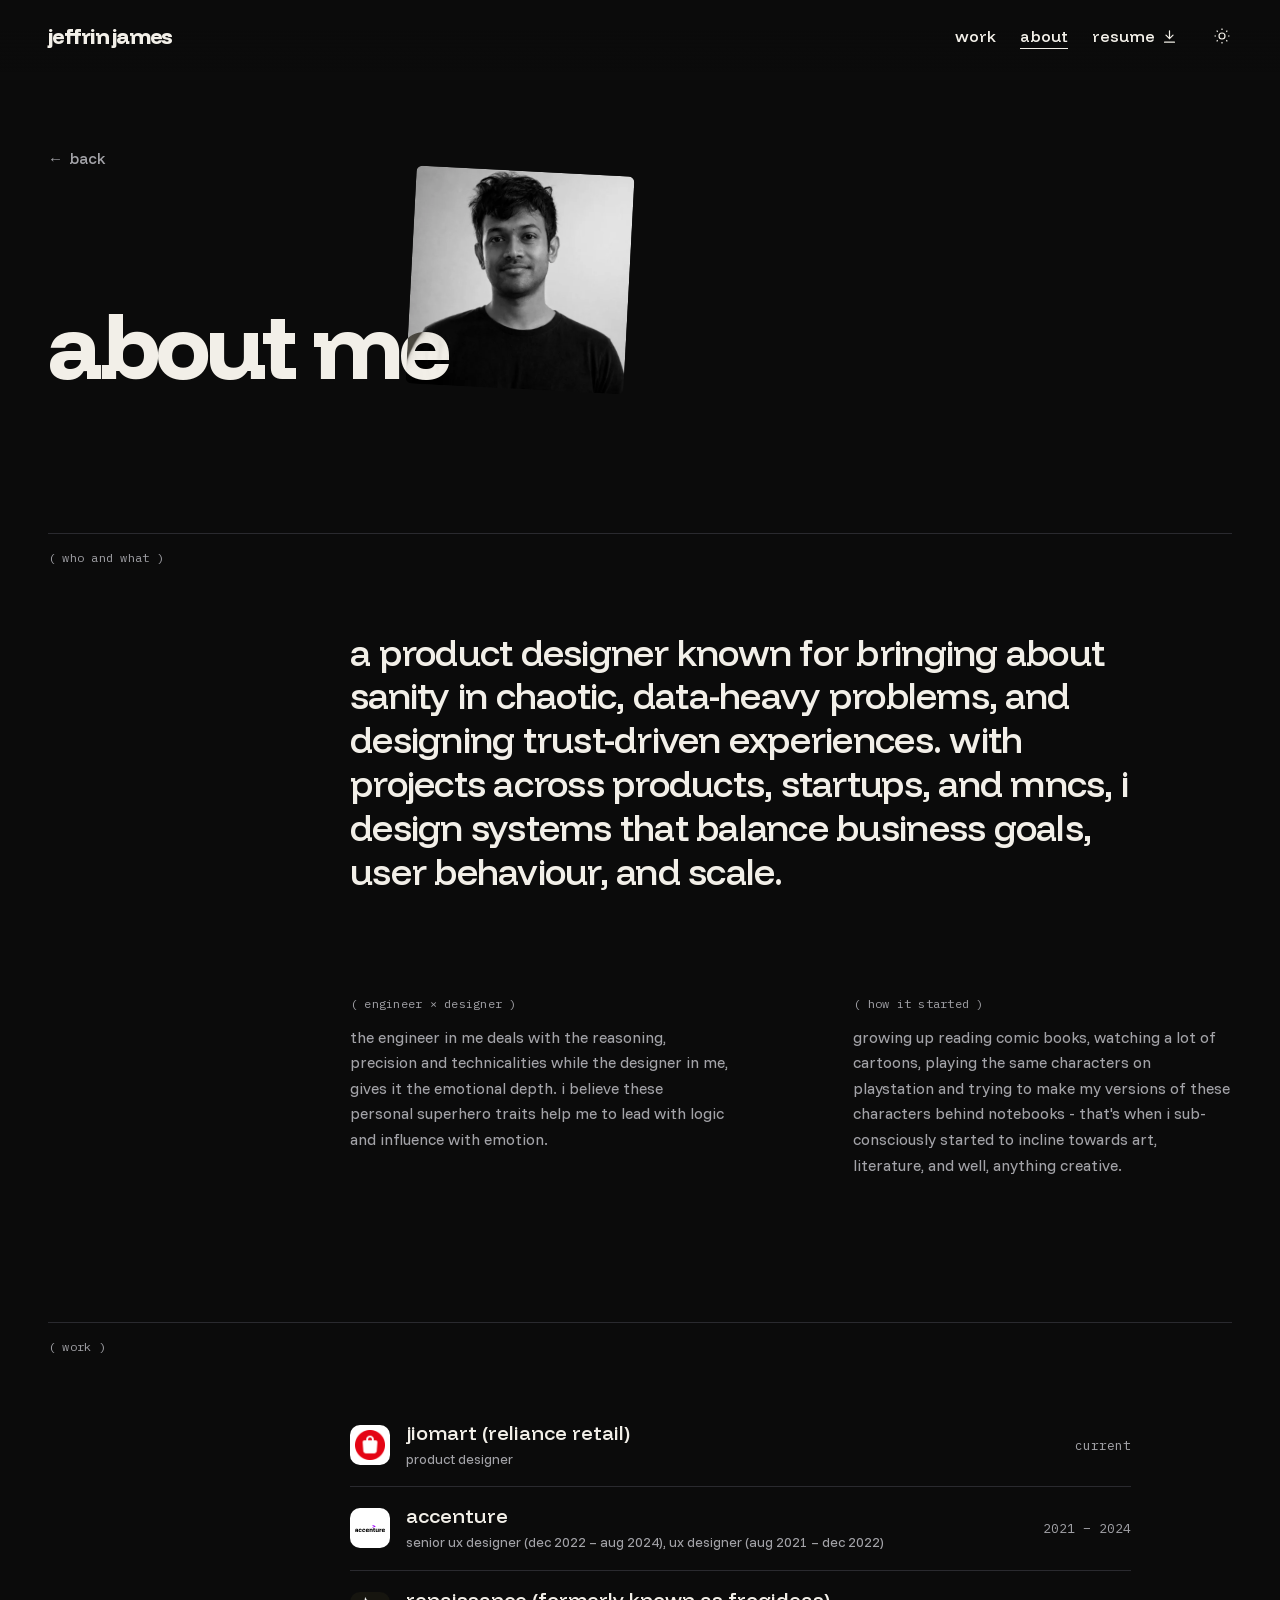
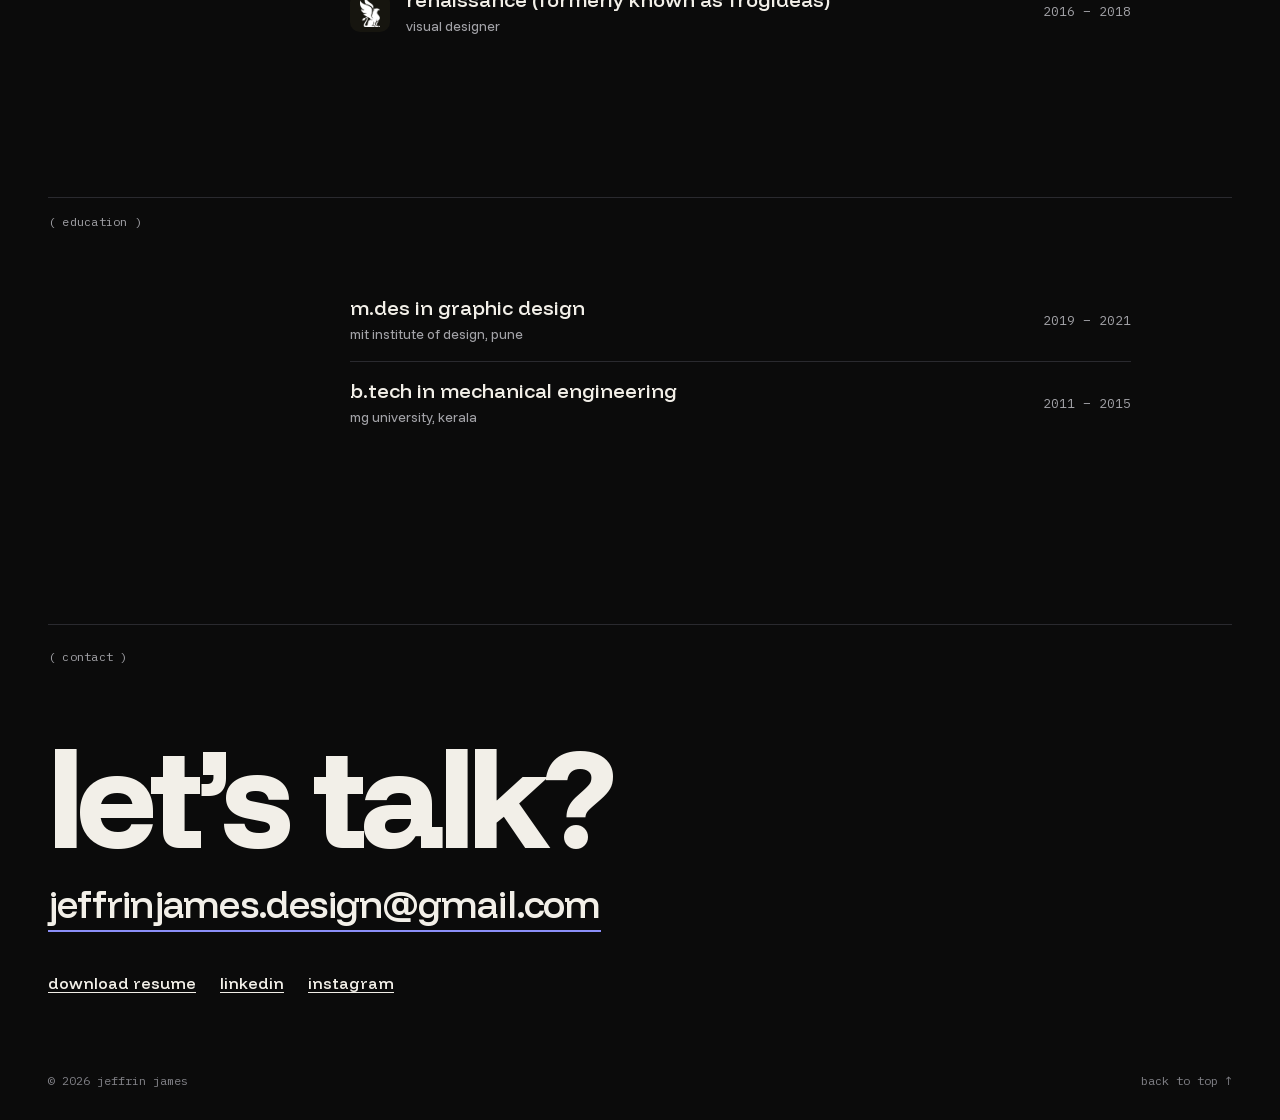
==== commit 614717ed: "Audit fixes: icon, 404, facts, project order, fonts, share images, visitor stats Co-Authored-By: Cla" ====
--- a/about/index.html
+++ b/about/index.html
@@ -1,4 +1,4 @@
-<!DOCTYPE html><html lang="en" data-theme="dark"> <head><meta charset="utf-8"><meta name="viewport" content="width=device-width, initial-scale=1"><title>About — jeffrin james</title><meta name="description" content="Jeffrin James is a product designer in Bengaluru, India, currently at JioMart (Reliance Retail), designing across enterprise, consumer and seller-facing commerce products."><link rel="canonical" href="https://jeffrinjames.co/about/"><meta property="og:type" content="website"><meta property="og:site_name" content="jeffrin james"><meta property="og:title" content="About — jeffrin james"><meta property="og:description" content="Jeffrin James is a product designer in Bengaluru, India, currently at JioMart (Reliance Retail), designing across enterprise, consumer and seller-facing commerce products."><meta property="og:url" content="https://jeffrinjames.co/about/"><meta property="og:image" content="https://jeffrinjames.co/og.png"><meta property="og:image:width" content="1200"><meta property="og:image:height" content="630"><meta name="twitter:card" content="summary_large_image"><meta name="theme-color" content="#0b0b0b"><link rel="preconnect" href="https://fonts.googleapis.com"><link rel="preconnect" href="https://fonts.gstatic.com" crossorigin><link href="https://fonts.googleapis.com/css2?family=Funnel+Display:wght@400;500;600;700;800&family=Funnel+Sans:ital,wght@0,400;0,500;0,600;1,400&family=IBM+Plex+Mono:wght@400&family=Shrikhand&display=swap" rel="stylesheet"><script>
+<!DOCTYPE html><html lang="en" data-theme="dark"> <head><meta charset="utf-8"><meta name="viewport" content="width=device-width, initial-scale=1"><title>About — jeffrin james</title><meta name="description" content="Jeffrin James is a product designer in Bengaluru, India, currently at JioMart (Reliance Retail), designing across enterprise, consumer and seller-facing commerce products."><link rel="canonical" href="https://jeffrinjames.co/about/"><meta property="og:type" content="website"><meta property="og:site_name" content="jeffrin james"><meta property="og:title" content="About — jeffrin james"><meta property="og:description" content="Jeffrin James is a product designer in Bengaluru, India, currently at JioMart (Reliance Retail), designing across enterprise, consumer and seller-facing commerce products."><meta property="og:url" content="https://jeffrinjames.co/about/"><meta property="og:image" content="https://jeffrinjames.co/og.png"><meta property="og:image:width" content="1200"><meta property="og:image:height" content="630"><meta name="twitter:card" content="summary_large_image"><meta name="theme-color" content="#0b0b0b"><link rel="icon" href="/favicon.ico" sizes="48x48"><link rel="icon" type="image/png" sizes="96x96" href="/favicon-96.png"><link rel="icon" type="image/png" sizes="32x32" href="/favicon-32.png"><link rel="apple-touch-icon" href="/apple-touch-icon.png"><script>
     (function () {
       var t = 'dark';
       try { t = localStorage.getItem('theme') || 'dark'; } catch (e) {}
@@ -6,5 +6,5 @@
       document.documentElement.classList.add('js');
       try { var n = performance.getEntriesByType('navigation')[0]; if (n && n.type === 'reload' && location.pathname === '/') history.scrollRestoration = 'manual'; } catch (e) {}
     })();
-  </script><link rel="stylesheet" href="/assets/about.BmFR9LK2.css"></head> <body style="--dot:#8b8ff8"> <a class="skip" href="#main">Skip to content</a> <header class="site-header"> <div class="wrap"> <a class="brand" href="/" aria-label="jeffrin james, home"><span class="brand-name">jeffrin james</span></a> <nav class="nav" aria-label="Main"> <a href="/#work">work</a> <a href="/about/" aria-current="page">about</a> <a class="resume-link" href="/Jeffrin_James_Resume_Product_Designer.pdf" download title="download resume">resume
-<svg viewBox="0 0 24 24" fill="none" stroke="currentColor" stroke-width="1.7" stroke-linecap="round" stroke-linejoin="round" aria-hidden="true"><path d="M12 4v11M7 10l5 5 5-5M5 20h14"></path></svg> </a> <button class="theme-toggle" type="button" aria-label="Switch to light theme" data-theme-toggle> <svg class="moon" viewBox="0 0 24 24" fill="none" stroke="currentColor" stroke-width="1.6" aria-hidden="true"><path d="M20 14.5A8 8 0 0 1 9.5 4a8 8 0 1 0 10.5 10.5Z"></path></svg> <svg class="sun" viewBox="0 0 24 24" fill="none" stroke="currentColor" stroke-width="1.6" aria-hidden="true"><circle cx="12" cy="12" r="4"></circle><path d="M12 2v2M12 20v2M4.9 4.9l1.4 1.4M17.7 17.7l1.4 1.4M2 12h2M20 12h2M4.9 19.1l1.4-1.4M17.7 6.3l1.4-1.4"></path></svg> </button> </nav> </div> </header> <main id="main">  <header class="cs-head wrap"> <a class="back" href="/" data-back><span aria-hidden="true">←</span> back</a> <div class="about-head"> <h1 class="cs-title">about me</h1> <img class="portrait" src="/about/jeffrin.webp" alt="portrait of jeffrin james" width="560" height="560"> </div> </header> <section class="section wrap" aria-labelledby="who-h"> <div class="section-head"><h2 class="label" id="who-h">who and what</h2></div> <div class="about-grid"> <div class="body about-copy"> <p class="statement">a product designer known for bringing about sanity in chaotic, data-heavy problems, and designing trust-driven experiences. with projects across products, startups, and MNCs, i design systems that balance business goals, user behaviour, and scale.</p> </div> </div> </section> <section class="wrap side-notes" aria-label="a little more" data-fade-group> <div class="side-note"> <h2 class="label">engineer × designer</h2> <p data-fade>The engineer in me deals with the reasoning, precision and technicalities while the designer in me, gives it the emotional depth. I believe these personal superhero traits help me to lead with logic and influence with emotion.</p> </div> <div class="side-note"> <h2 class="label">how it started</h2> <p data-fade>Growing up reading comic books, watching a lot of cartoons, playing the same characters on PlayStation and trying to make my versions of these characters behind notebooks - that's when I sub-consciously started to incline towards art, literature, and well, anything creative.</p> </div> </section> <section class="section wrap" aria-labelledby="career-h"> <div class="section-head"><h2 class="label" id="career-h">work</h2></div> <div class="about-grid"> <div class="body"><ul class="career"> <li> <span class="logo" style="--tint:var(--c-oia);--logo-bg:#fff"> <img src="/assets/jiomart.G7tVmSpe.png" alt="JioMart (Reliance Retail) logo" width="40" height="40"> </span> <span class="who"><span class="role">JioMart (Reliance Retail)</span><span class="sub">Product Designer</span></span> <span class="when">current</span> </li><li> <span class="logo" style="--tint:var(--c-rating);--logo-bg:#fff"> <img src="/assets/accenture.BRC-jHAb.svg" alt="Accenture logo" width="40" height="40"> </span> <span class="who"><span class="role">Accenture</span><span class="sub">Sr. User Experience Designer</span></span> <span class="when">2021 – 2024</span> </li><li> <span class="logo" style="--tint:var(--c-iaspire);--logo-bg:#16150f"> <img src="/assets/frogideas.Q7ZVMP4q.png" alt="Renaissance (formerly known as FrogIdeas) logo" width="40" height="40"> </span> <span class="who"><span class="role">Renaissance (formerly known as FrogIdeas)</span></span> <span class="when">2016 – 2018</span> </li> </ul></div> </div> </section> <section class="section wrap" aria-labelledby="edu-h"> <div class="section-head"><h2 class="label" id="edu-h">education</h2></div> <div class="about-grid"> <div class="body"> <ul class="career edu"> <li><span class="who"><span class="role">M.Des in Graphic Design</span><span class="sub">MIT Institute of Design, Pune</span></span><span class="when">2019 – 2021</span></li><li><span class="who"><span class="role">B.Tech in Mechanical Engineering</span><span class="sub">MG University, Kerala</span></span><span class="when">2011 – 2015</span></li> </ul> </div> </div> </section>  <a class="float-talk" href="#contact" aria-label="get in touch"> <svg viewBox="0 0 100 100" aria-hidden="true"><defs><path id="ring" d="M50 50m-36 0a36 36 0 1 1 72 0a36 36 0 1 1-72 0"></path></defs><text><textPath href="#ring" textLength="224" lengthAdjust="spacing">let’s talk ✦ let’s talk ✦</textPath></text></svg> <span class="talk-arrow" aria-hidden="true">↘</span> </a> </main> <p class="toast" role="status" aria-live="polite"></p> <footer class="site-footer" id="contact"> <div class="wrap"> <div class="footer-top"><span class="label">contact</span></div> <p class="talk">let’s talk?</p> <a class="email" href="mailto:jeffrinjames.design@gmail.com">jeffrinjames.design@gmail.com</a> <div class="footer-links"> <a href="/Jeffrin_James_Resume_Product_Designer.pdf" download>download resume</a> <a href="https://www.linkedin.com/in/jeffrinjames" rel="noopener" target="_blank">LinkedIn</a><a href="https://www.instagram.com/jeffrinjames/" rel="noopener" target="_blank">Instagram</a> </div> <div class="footer-base"> <span>© 2026 jeffrin james</span> <a href="#main" class="to-top">back to top ↑</a> </div> </div> </footer> <script type="module" src="/assets/Base.astro_astro_type_script_index_0_lang.DTvl9XS0.js"></script> </body> </html>+  </script><link rel="stylesheet" href="/assets/about.CB3WPT-3.css"></head> <body style="--dot:#8b8ff8"> <a class="skip" href="#main">Skip to content</a> <header class="site-header"> <div class="wrap"> <a class="brand" href="/" aria-label="jeffrin james, home"><span class="brand-name">jeffrin james</span></a> <nav class="nav" aria-label="Main"> <a href="/#work">work</a> <a href="/about/" aria-current="page">about</a> <a class="resume-link" href="/Jeffrin_James_Resume_Product_Designer.pdf" download title="download resume">resume
+<svg viewBox="0 0 24 24" fill="none" stroke="currentColor" stroke-width="1.7" stroke-linecap="round" stroke-linejoin="round" aria-hidden="true"><path d="M12 4v11M7 10l5 5 5-5M5 20h14"></path></svg> </a> <button class="theme-toggle" type="button" aria-label="Switch to light theme" data-theme-toggle> <svg class="moon" viewBox="0 0 24 24" fill="none" stroke="currentColor" stroke-width="1.6" aria-hidden="true"><path d="M20 14.5A8 8 0 0 1 9.5 4a8 8 0 1 0 10.5 10.5Z"></path></svg> <svg class="sun" viewBox="0 0 24 24" fill="none" stroke="currentColor" stroke-width="1.6" aria-hidden="true"><circle cx="12" cy="12" r="4"></circle><path d="M12 2v2M12 20v2M4.9 4.9l1.4 1.4M17.7 17.7l1.4 1.4M2 12h2M20 12h2M4.9 19.1l1.4-1.4M17.7 6.3l1.4-1.4"></path></svg> </button> </nav> </div> </header> <main id="main">  <header class="cs-head wrap"> <a class="back" href="/" data-back><span aria-hidden="true">←</span> back</a> <div class="about-head"> <h1 class="cs-title">about me</h1> <img class="portrait" src="/about/jeffrin.webp" alt="portrait of jeffrin james" width="560" height="560"> </div> </header> <section class="section wrap" aria-labelledby="who-h"> <div class="section-head"><h2 class="label" id="who-h">who and what</h2></div> <div class="about-grid"> <div class="body about-copy"> <p class="statement">a product designer known for bringing about sanity in chaotic, data-heavy problems, and designing trust-driven experiences. with projects across products, startups, and MNCs, i design systems that balance business goals, user behaviour, and scale.</p> </div> </div> </section> <section class="wrap side-notes" aria-label="a little more" data-fade-group> <div class="side-note"> <h2 class="label">engineer × designer</h2> <p data-fade>The engineer in me deals with the reasoning, precision and technicalities while the designer in me, gives it the emotional depth. I believe these personal superhero traits help me to lead with logic and influence with emotion.</p> </div> <div class="side-note"> <h2 class="label">how it started</h2> <p data-fade>Growing up reading comic books, watching a lot of cartoons, playing the same characters on PlayStation and trying to make my versions of these characters behind notebooks - that's when I sub-consciously started to incline towards art, literature, and well, anything creative.</p> </div> </section> <section class="section wrap" aria-labelledby="career-h"> <div class="section-head"><h2 class="label" id="career-h">work</h2></div> <div class="about-grid"> <div class="body"><ul class="career"> <li> <span class="logo" style="--tint:var(--c-oia);--logo-bg:#fff"> <img src="/assets/jiomart.G7tVmSpe.png" alt="JioMart (Reliance Retail) logo" width="40" height="40"> </span> <span class="who"><span class="role">JioMart (Reliance Retail)</span><span class="sub">Product Designer</span></span> <span class="when">current</span> </li><li> <span class="logo" style="--tint:var(--c-rating);--logo-bg:#fff"> <img src="/assets/accenture.BRC-jHAb.svg" alt="Accenture logo" width="40" height="40"> </span> <span class="who"><span class="role">Accenture</span><span class="sub">Senior UX Designer (Dec 2022 – Aug 2024), UX Designer (Aug 2021 – Dec 2022)</span></span> <span class="when">2021 – 2024</span> </li><li> <span class="logo" style="--tint:var(--c-iaspire);--logo-bg:#16150f"> <img src="/assets/frogideas.Q7ZVMP4q.png" alt="Renaissance (formerly known as FrogIdeas) logo" width="40" height="40"> </span> <span class="who"><span class="role">Renaissance (formerly known as FrogIdeas)</span><span class="sub">Visual Designer</span></span> <span class="when">2016 – 2018</span> </li> </ul></div> </div> </section> <section class="section wrap" aria-labelledby="edu-h"> <div class="section-head"><h2 class="label" id="edu-h">education</h2></div> <div class="about-grid"> <div class="body"> <ul class="career edu"> <li><span class="who"><span class="role">M.Des in Graphic Design</span><span class="sub">MIT Institute of Design, Pune</span></span><span class="when">2019 – 2021</span></li><li><span class="who"><span class="role">B.Tech in Mechanical Engineering</span><span class="sub">MG University, Kerala</span></span><span class="when">2011 – 2015</span></li> </ul> </div> </div> </section>  <a class="float-talk" href="#contact" aria-label="get in touch"> <svg viewBox="0 0 100 100" aria-hidden="true"><defs><path id="ring" d="M50 50m-36 0a36 36 0 1 1 72 0a36 36 0 1 1-72 0"></path></defs><text><textPath href="#ring" textLength="224" lengthAdjust="spacing">let’s talk ✦ let’s talk ✦</textPath></text></svg> <span class="talk-arrow" aria-hidden="true">↘</span> </a> </main> <p class="toast" role="status" aria-live="polite"></p> <footer class="site-footer" id="contact"> <div class="wrap"> <div class="footer-top"><span class="label">contact</span></div> <p class="talk">let’s talk?</p> <a class="email" href="mailto:jeffrinjames.design@gmail.com">jeffrinjames.design@gmail.com</a> <div class="footer-links"> <a href="/Jeffrin_James_Resume_Product_Designer.pdf" download>download resume</a> <a href="https://www.linkedin.com/in/jeffrinjames" rel="noopener" target="_blank">LinkedIn</a><a href="https://www.instagram.com/jeffrinjames/" rel="noopener" target="_blank">Instagram</a> </div> <div class="footer-base"> <span>© 2026 jeffrin james</span> <a href="#main" class="to-top">back to top ↑</a> </div> </div> </footer> <script type="module" src="/assets/Base.astro_astro_type_script_index_0_lang.DTvl9XS0.js"></script> <script data-goatcounter="https://jeffrinjames.goatcounter.com/count" async src="https://gc.zgo.at/count.js"></script> </body> </html>
--- a/assets/about.CB3WPT-3.css
+++ b/assets/about.CB3WPT-3.css
@@ -0,0 +1 @@
+@font-face{font-family:Funnel Display;font-style:normal;font-weight:400;font-display:swap;src:url(/fonts/funnel-display-4ba485b2.woff2) format("woff2");unicode-range:U+0100-02BA,U+02BD-02C5,U+02C7-02CC,U+02CE-02D7,U+02DD-02FF,U+0304,U+0308,U+0329,U+1D00-1DBF,U+1E00-1E9F,U+1EF2-1EFF,U+2020,U+20A0-20AB,U+20AD-20C4,U+2113,U+2C60-2C7F,U+A720-A7FF}@font-face{font-family:Funnel Display;font-style:normal;font-weight:400;font-display:swap;src:url(/fonts/funnel-display-bc869af7.woff2) format("woff2");unicode-range:U+0000-00FF,U+0131,U+0152-0153,U+02BB-02BC,U+02C6,U+02DA,U+02DC,U+0304,U+0308,U+0329,U+2000-206F,U+20AC,U+2122,U+2191,U+2193,U+2212,U+2215,U+FEFF,U+FFFD}@font-face{font-family:Funnel Display;font-style:normal;font-weight:500;font-display:swap;src:url(/fonts/funnel-display-4ba485b2.woff2) format("woff2");unicode-range:U+0100-02BA,U+02BD-02C5,U+02C7-02CC,U+02CE-02D7,U+02DD-02FF,U+0304,U+0308,U+0329,U+1D00-1DBF,U+1E00-1E9F,U+1EF2-1EFF,U+2020,U+20A0-20AB,U+20AD-20C4,U+2113,U+2C60-2C7F,U+A720-A7FF}@font-face{font-family:Funnel Display;font-style:normal;font-weight:500;font-display:swap;src:url(/fonts/funnel-display-bc869af7.woff2) format("woff2");unicode-range:U+0000-00FF,U+0131,U+0152-0153,U+02BB-02BC,U+02C6,U+02DA,U+02DC,U+0304,U+0308,U+0329,U+2000-206F,U+20AC,U+2122,U+2191,U+2193,U+2212,U+2215,U+FEFF,U+FFFD}@font-face{font-family:Funnel Display;font-style:normal;font-weight:600;font-display:swap;src:url(/fonts/funnel-display-4ba485b2.woff2) format("woff2");unicode-range:U+0100-02BA,U+02BD-02C5,U+02C7-02CC,U+02CE-02D7,U+02DD-02FF,U+0304,U+0308,U+0329,U+1D00-1DBF,U+1E00-1E9F,U+1EF2-1EFF,U+2020,U+20A0-20AB,U+20AD-20C4,U+2113,U+2C60-2C7F,U+A720-A7FF}@font-face{font-family:Funnel Display;font-style:normal;font-weight:600;font-display:swap;src:url(/fonts/funnel-display-bc869af7.woff2) format("woff2");unicode-range:U+0000-00FF,U+0131,U+0152-0153,U+02BB-02BC,U+02C6,U+02DA,U+02DC,U+0304,U+0308,U+0329,U+2000-206F,U+20AC,U+2122,U+2191,U+2193,U+2212,U+2215,U+FEFF,U+FFFD}@font-face{font-family:Funnel Display;font-style:normal;font-weight:700;font-display:swap;src:url(/fonts/funnel-display-4ba485b2.woff2) format("woff2");unicode-range:U+0100-02BA,U+02BD-02C5,U+02C7-02CC,U+02CE-02D7,U+02DD-02FF,U+0304,U+0308,U+0329,U+1D00-1DBF,U+1E00-1E9F,U+1EF2-1EFF,U+2020,U+20A0-20AB,U+20AD-20C4,U+2113,U+2C60-2C7F,U+A720-A7FF}@font-face{font-family:Funnel Display;font-style:normal;font-weight:700;font-display:swap;src:url(/fonts/funnel-display-bc869af7.woff2) format("woff2");unicode-range:U+0000-00FF,U+0131,U+0152-0153,U+02BB-02BC,U+02C6,U+02DA,U+02DC,U+0304,U+0308,U+0329,U+2000-206F,U+20AC,U+2122,U+2191,U+2193,U+2212,U+2215,U+FEFF,U+FFFD}@font-face{font-family:Funnel Display;font-style:normal;font-weight:800;font-display:swap;src:url(/fonts/funnel-display-4ba485b2.woff2) format("woff2");unicode-range:U+0100-02BA,U+02BD-02C5,U+02C7-02CC,U+02CE-02D7,U+02DD-02FF,U+0304,U+0308,U+0329,U+1D00-1DBF,U+1E00-1E9F,U+1EF2-1EFF,U+2020,U+20A0-20AB,U+20AD-20C4,U+2113,U+2C60-2C7F,U+A720-A7FF}@font-face{font-family:Funnel Display;font-style:normal;font-weight:800;font-display:swap;src:url(/fonts/funnel-display-bc869af7.woff2) format("woff2");unicode-range:U+0000-00FF,U+0131,U+0152-0153,U+02BB-02BC,U+02C6,U+02DA,U+02DC,U+0304,U+0308,U+0329,U+2000-206F,U+20AC,U+2122,U+2191,U+2193,U+2212,U+2215,U+FEFF,U+FFFD}@font-face{font-family:Funnel Sans;font-style:italic;font-weight:400;font-display:swap;src:url(/fonts/funnel-sans-475cc81b.woff2) format("woff2");unicode-range:U+0100-02BA,U+02BD-02C5,U+02C7-02CC,U+02CE-02D7,U+02DD-02FF,U+0304,U+0308,U+0329,U+1D00-1DBF,U+1E00-1E9F,U+1EF2-1EFF,U+2020,U+20A0-20AB,U+20AD-20C4,U+2113,U+2C60-2C7F,U+A720-A7FF}@font-face{font-family:Funnel Sans;font-style:italic;font-weight:400;font-display:swap;src:url(/fonts/funnel-sans-462fa5ec.woff2) format("woff2");unicode-range:U+0000-00FF,U+0131,U+0152-0153,U+02BB-02BC,U+02C6,U+02DA,U+02DC,U+0304,U+0308,U+0329,U+2000-206F,U+20AC,U+2122,U+2191,U+2193,U+2212,U+2215,U+FEFF,U+FFFD}@font-face{font-family:Funnel Sans;font-style:normal;font-weight:400;font-display:swap;src:url(/fonts/funnel-sans-2bccc289.woff2) format("woff2");unicode-range:U+0100-02BA,U+02BD-02C5,U+02C7-02CC,U+02CE-02D7,U+02DD-02FF,U+0304,U+0308,U+0329,U+1D00-1DBF,U+1E00-1E9F,U+1EF2-1EFF,U+2020,U+20A0-20AB,U+20AD-20C4,U+2113,U+2C60-2C7F,U+A720-A7FF}@font-face{font-family:Funnel Sans;font-style:normal;font-weight:400;font-display:swap;src:url(/fonts/funnel-sans-5c732834.woff2) format("woff2");unicode-range:U+0000-00FF,U+0131,U+0152-0153,U+02BB-02BC,U+02C6,U+02DA,U+02DC,U+0304,U+0308,U+0329,U+2000-206F,U+20AC,U+2122,U+2191,U+2193,U+2212,U+2215,U+FEFF,U+FFFD}@font-face{font-family:Funnel Sans;font-style:normal;font-weight:500;font-display:swap;src:url(/fonts/funnel-sans-2bccc289.woff2) format("woff2");unicode-range:U+0100-02BA,U+02BD-02C5,U+02C7-02CC,U+02CE-02D7,U+02DD-02FF,U+0304,U+0308,U+0329,U+1D00-1DBF,U+1E00-1E9F,U+1EF2-1EFF,U+2020,U+20A0-20AB,U+20AD-20C4,U+2113,U+2C60-2C7F,U+A720-A7FF}@font-face{font-family:Funnel Sans;font-style:normal;font-weight:500;font-display:swap;src:url(/fonts/funnel-sans-5c732834.woff2) format("woff2");unicode-range:U+0000-00FF,U+0131,U+0152-0153,U+02BB-02BC,U+02C6,U+02DA,U+02DC,U+0304,U+0308,U+0329,U+2000-206F,U+20AC,U+2122,U+2191,U+2193,U+2212,U+2215,U+FEFF,U+FFFD}@font-face{font-family:Funnel Sans;font-style:normal;font-weight:600;font-display:swap;src:url(/fonts/funnel-sans-2bccc289.woff2) format("woff2");unicode-range:U+0100-02BA,U+02BD-02C5,U+02C7-02CC,U+02CE-02D7,U+02DD-02FF,U+0304,U+0308,U+0329,U+1D00-1DBF,U+1E00-1E9F,U+1EF2-1EFF,U+2020,U+20A0-20AB,U+20AD-20C4,U+2113,U+2C60-2C7F,U+A720-A7FF}@font-face{font-family:Funnel Sans;font-style:normal;font-weight:600;font-display:swap;src:url(/fonts/funnel-sans-5c732834.woff2) format("woff2");unicode-range:U+0000-00FF,U+0131,U+0152-0153,U+02BB-02BC,U+02C6,U+02DA,U+02DC,U+0304,U+0308,U+0329,U+2000-206F,U+20AC,U+2122,U+2191,U+2193,U+2212,U+2215,U+FEFF,U+FFFD}@font-face{font-family:IBM Plex Mono;font-style:normal;font-weight:400;font-display:swap;src:url(/fonts/ibm-plex-mono-95db3d82.woff2) format("woff2");unicode-range:U+0100-02BA,U+02BD-02C5,U+02C7-02CC,U+02CE-02D7,U+02DD-02FF,U+0304,U+0308,U+0329,U+1D00-1DBF,U+1E00-1E9F,U+1EF2-1EFF,U+2020,U+20A0-20AB,U+20AD-20C4,U+2113,U+2C60-2C7F,U+A720-A7FF}@font-face{font-family:IBM Plex Mono;font-style:normal;font-weight:400;font-display:swap;src:url(/fonts/ibm-plex-mono-171e02a4.woff2) format("woff2");unicode-range:U+0000-00FF,U+0131,U+0152-0153,U+02BB-02BC,U+02C6,U+02DA,U+02DC,U+0304,U+0308,U+0329,U+2000-206F,U+20AC,U+2122,U+2191,U+2193,U+2212,U+2215,U+FEFF,U+FFFD}:root{--font-display: "Funnel Display", "Helvetica Neue", Arial, sans-serif;--font-body: "Funnel Sans", "Helvetica Neue", Arial, sans-serif;--font-mono: "IBM Plex Mono", ui-monospace, monospace;--s1: 4px;--s2: 8px;--s3: 12px;--s4: 16px;--s5: 24px;--s6: 32px;--s7: 48px;--s8: 64px;--s9: 80px;--s10: 112px;--s11: 144px;--gutter: clamp(16px, 4vw, 48px);--max: 1440px;--measure: 40rem;--ease: cubic-bezier(.2, .7, .1, 1);--t-fast: .18s;--t-med: .42s}:root,[data-theme=dark]{color-scheme:dark;--bg: #0b0b0b;--surface: #141416;--surface-2: #1c1c20;--text: #f2efe8;--muted: #a3a3a8;--faint: #828288;--rule: #2a2a2f;--focus: #a5b4fc;--accent: #8b8ff8;--img-ring: rgba(255, 255, 255, .06)}[data-theme=light]{color-scheme:light;--bg: #efebe3;--surface: #e6e1d6;--surface-2: #dcd6c9;--text: #16150f;--muted: #55524a;--faint: #6a665c;--rule: #cfc8b9;--focus: #3730a3;--accent: #4338ca;--img-ring: rgba(22, 21, 15, .08)}*,*:before,*:after{box-sizing:border-box}html{-webkit-text-size-adjust:100%;scroll-behavior:smooth}body{margin:0;background:var(--bg);color:var(--text);font:400 1.0625rem/1.6 var(--font-body);-webkit-font-smoothing:antialiased;text-rendering:optimizeLegibility;overflow-x:hidden}img{display:block;max-width:100%;height:auto}a{color:inherit;text-decoration-thickness:1px;text-underline-offset:.2em}::selection{background:var(--accent);color:var(--bg)}:focus-visible{outline:2px solid var(--focus);outline-offset:3px;border-radius:2px}h1,h2,h3,h4{margin:0;font-weight:600}p{margin:0}.skip{position:absolute;left:-9999px;top:0}.skip:focus{left:var(--gutter);top:var(--s3);z-index:100;background:var(--text);color:var(--bg);padding:var(--s2) var(--s3)}.wrap{width:100%;max-width:var(--max);margin:0 auto;padding:0 var(--gutter)}.label{font:400 .75rem/1.4 var(--font-mono);letter-spacing:.02em;text-transform:lowercase;color:var(--muted)}.label:before{content:"( "}.label:after{content:" )"}.site-header{position:fixed;inset:0 0 auto;z-index:50;padding:var(--s4) 0;background:linear-gradient(var(--bg) 40%,transparent)}.site-header .wrap{display:flex;align-items:center;justify-content:space-between;gap:var(--s4)}.brand{font:800 1.375rem/.82 var(--font-display);letter-spacing:-.055em;text-decoration:none;display:inline-block;white-space:nowrap;transition:opacity var(--t-med) var(--ease),transform var(--t-med) var(--ease)}[data-home] .site-header:not(.is-scrolled) .brand{opacity:0;transform:translateY(-6px);pointer-events:none}.nav{display:flex;align-items:center;gap:clamp(var(--s4),3vw,var(--s6))}.nav a{font:500 1rem/1 var(--font-display);text-decoration:none;padding:var(--s2) 0;background:linear-gradient(currentColor,currentColor) 0 100% / 0 1px no-repeat;transition:background-size var(--t-fast) var(--ease)}.nav a:hover,.nav a[aria-current=page]{background-size:100% 1px}.theme-toggle{display:inline-grid;place-items:center;width:40px;height:40px;margin-right:-8px;border:0;background:none;color:inherit;cursor:pointer;border-radius:50%}.theme-toggle svg{width:18px;height:18px}.theme-toggle .moon{display:none}[data-theme=light] .theme-toggle .moon{display:block}[data-theme=light] .theme-toggle .sun{display:none}.pixels{position:fixed;inset:0;z-index:90;display:grid;pointer-events:none}.pixels i{display:block;opacity:0}.hero{padding-top:clamp(88px,12vh,140px)}.wordmark{font:800 clamp(3.5rem,15.6vw,15.5rem)/.82 var(--font-display);letter-spacing:-.055em;margin-left:-.04em;white-space:nowrap}.hero-meta{display:grid;grid-template-columns:repeat(12,1fr);gap:var(--s5);margin-top:clamp(var(--s7),8vw,var(--s10));align-items:start}.hero-meta .label{grid-column:1 / span 3;padding-top:.55em}.statement{grid-column:4 / span 9;font:500 clamp(1.5rem,2.9vw,2.6rem)/1.18 var(--font-display);letter-spacing:-.02em}.currently{grid-column:4 / span 6;color:var(--muted);margin-top:var(--s5);max-width:36rem}.section{padding-top:clamp(var(--s9),12vw,var(--s11))}.section-head{display:flex;align-items:baseline;justify-content:space-between;border-top:1px solid var(--rule);padding-top:var(--s4);margin-bottom:clamp(var(--s6),5vw,var(--s8))}.work-list{list-style:none;margin:0;padding:0;display:grid;gap:clamp(var(--s8),9vw,var(--s11))}.work-item a{display:grid;grid-template-columns:repeat(12,1fr);gap:var(--s5);text-decoration:none;align-items:end}.work-media{grid-column:1 / span 7;overflow:hidden;border-radius:6px;box-shadow:0 0 0 1px var(--img-ring);background:var(--surface)}.work-media img{width:100%;aspect-ratio:4 / 3;object-fit:cover;transition:transform .9s var(--ease)}.work-item a:hover .work-media img{transform:scale(1.025)}.work-text{grid-column:9 / span 4;display:grid;gap:var(--s4);padding-bottom:var(--s2)}.work-num{font:400 .75rem var(--font-mono);color:var(--muted);display:flex;align-items:center;gap:var(--s2)}.work-num:before{content:"";width:8px;height:8px;border-radius:50%;background:var(--dot)}.work-problem{font:500 clamp(1.25rem,1.9vw,1.75rem)/1.22 var(--font-display);letter-spacing:-.015em}.work-title{color:var(--muted);font-size:1rem}.work-meta{font:400 .75rem/1.5 var(--font-mono);color:var(--faint)}.cta{font:500 1rem var(--font-display);display:inline-flex;gap:var(--s2);align-items:center}.cta .arrow{transition:transform var(--t-fast) var(--ease)}a:hover .cta .arrow,.cta:hover .arrow{transform:translate(4px)}.specimens{display:grid;grid-auto-flow:column;grid-auto-columns:minmax(280px,34%);gap:var(--s5);overflow-x:auto;scroll-snap-type:x mandatory;padding:0 var(--gutter) var(--s4);margin:0 calc(var(--gutter) * -1);scrollbar-width:thin;scrollbar-color:var(--rule) transparent}.specimen{scroll-snap-align:start;text-decoration:none;display:grid;gap:var(--s3)}.specimen figure{margin:0;border-radius:6px;overflow:hidden;background:var(--surface);box-shadow:0 0 0 1px var(--img-ring)}.specimen img{width:100%;aspect-ratio:16 / 10;object-fit:cover;object-position:center;transition:transform .9s var(--ease)}.specimen:hover img{transform:scale(1.03)}.specimen figcaption{display:none}.specimen-cap{font-size:.9375rem;color:var(--muted)}.specimen-cap strong{color:var(--text);font-weight:500}.principles{list-style:none;margin:0;padding:0}.principles li{border-top:1px solid var(--rule)}.principles a{display:grid;grid-template-columns:repeat(12,1fr);gap:var(--s5);padding:var(--s6) 0;text-decoration:none;align-items:baseline}.principles q{grid-column:1 / span 9;quotes:none;font:500 clamp(1.5rem,3.4vw,3rem)/1.1 var(--font-display);letter-spacing:-.025em}.principles .from{grid-column:10 / span 3;justify-self:end;text-align:right;font:400 .75rem/1.5 var(--font-mono);color:var(--muted)}.principles a:hover q{color:var(--dot)}.brief{display:grid;grid-template-columns:repeat(12,1fr);gap:var(--s5)}.brief p{grid-column:4 / span 7;font:500 clamp(1.25rem,2.2vw,1.9rem)/1.3 var(--font-display);letter-spacing:-.015em}.brief .cta{grid-column:4 / span 4;margin-top:var(--s4);text-decoration:none}.site-footer{margin-top:clamp(var(--s10),14vw,200px);padding-bottom:var(--s6)}.footer-top{border-top:1px solid var(--rule);padding-top:var(--s4)}.talk{font:800 clamp(3rem,11vw,10.5rem)/.9 var(--font-display);letter-spacing:-.05em;margin:clamp(var(--s6),5vw,var(--s8)) 0 var(--s5)}.email{font:500 clamp(1.25rem,3vw,2.5rem)/1.1 var(--font-display);letter-spacing:-.02em;text-decoration:none;background:linear-gradient(var(--accent),var(--accent)) 0 100% / 100% 2px no-repeat;padding-bottom:4px;transition:background-size var(--t-med) var(--ease);overflow-wrap:anywhere}.email:hover{background-size:0 2px;background-position:100% 100%}.footer-links{display:flex;flex-wrap:wrap;gap:var(--s5);margin-top:var(--s7)}.footer-links a{font:500 1rem var(--font-display)}.footer-base{display:flex;justify-content:space-between;gap:var(--s4);margin-top:var(--s9);font:400 .75rem var(--font-mono);color:var(--faint)}.cs-head{padding-top:clamp(112px,16vh,168px)}.cs-title{font:800 clamp(2.5rem,7.2vw,6.75rem)/.95 var(--font-display);letter-spacing:-.045em;max-width:15ch;margin-top:var(--s5)}.cs-intro{font:500 clamp(1.25rem,2.2vw,1.875rem)/1.25 var(--font-display);letter-spacing:-.015em;color:var(--muted);max-width:34ch;margin-top:var(--s6)}.cs-meta{display:flex;flex-wrap:wrap;gap:var(--s2) var(--s6);margin-top:var(--s7);padding-top:var(--s4);border-top:1px solid var(--rule);font:400 .8125rem/1.5 var(--font-mono);color:var(--muted)}.cs-meta dt{color:var(--faint)}.cs-meta dd{margin:0;color:var(--text)}.cs-meta div{display:grid;gap:2px}.cs-hero{margin-top:clamp(var(--s7),6vw,var(--s9));border-radius:8px;overflow:hidden;box-shadow:0 0 0 1px var(--img-ring)}.cs-hero img{width:100%;aspect-ratio:4 / 3;object-fit:cover;max-height:86vh}.prose{max-width:var(--measure);margin:clamp(var(--s8),8vw,var(--s10)) auto 0;font-size:1.125rem;color:var(--muted)}.prose>*+*{margin-top:1.1em}.prose strong{color:var(--text);font-weight:600}.prose hr{border:0;border-top:1px solid var(--rule);margin:var(--s9) 0}.prose hr+h2{margin-top:0!important}.prose h2 .ch{font:400 .75rem/1 var(--font-mono);color:var(--muted);letter-spacing:.02em;text-transform:lowercase}.prose h2{color:var(--text);font:500 clamp(1.3rem,2.2vw,1.75rem)/1.25 var(--font-display);letter-spacing:-.015em;margin-top:1.6em}.prose h3{color:var(--text);font:600 1.125rem/1.4 var(--font-body);margin-top:1.8em}.prose ul{padding-left:1.1em}.prose li+li{margin-top:.5em}.prose li::marker{color:var(--faint)}.prose blockquote{margin:1.6em 0;padding:var(--s4) var(--s5);border-left:2px solid var(--dot);background:var(--surface);border-radius:0 6px 6px 0;color:var(--text)}.prose details{border-top:1px solid var(--rule);border-bottom:1px solid var(--rule);padding:var(--s4) 0}.prose summary{cursor:pointer;color:var(--text);font-weight:600}.prose details p{margin-top:var(--s3)}.prose .tldr{background:var(--surface);padding:var(--s5);border-radius:8px;color:var(--text)}.prose .tldr h2{margin-top:0!important;font-size:1.25rem}.prose p:has(>img){margin-left:50%;transform:translate(-50%);width:min(1200px,calc(100vw - 2 * var(--gutter)));margin-top:var(--s7);margin-bottom:var(--s7)}.prose p:has(>img)+p:has(>img){margin-top:calc(var(--s5) * -1 + var(--s7) * -1 + var(--s7))}.prose img{width:100%;border-radius:6px;box-shadow:0 0 0 1px var(--img-ring);background:var(--surface)}.next{margin-top:clamp(var(--s10),12vw,var(--s11));border-top:1px solid var(--rule);padding-top:var(--s4)}.next a{display:grid;grid-template-columns:repeat(12,1fr);gap:var(--s5);text-decoration:none;margin-top:var(--s6);align-items:end}.next .next-title{grid-column:1 / span 8;font:700 clamp(2rem,5vw,4.5rem)/1 var(--font-display);letter-spacing:-.04em}.next .cta{grid-column:10 / span 3;justify-self:end}.about-grid{display:grid;grid-template-columns:repeat(12,1fr);gap:var(--s5)}.about-grid>.body{grid-column:4 / span 8}.career{list-style:none;margin:0;padding:0}.career li{display:grid;grid-template-columns:auto 1fr auto;align-items:center;gap:var(--s4);padding:var(--s4) 0;border-top:1px solid var(--rule)}.career .role{font:500 1.25rem/1.3 var(--font-display)}.career .when{font:400 .8125rem var(--font-mono);color:var(--muted)}.js [data-reveal]{opacity:0;transform:translateY(16px);transition:opacity .7s var(--ease),transform .7s var(--ease)}.js [data-reveal].in{opacity:1;transform:none}@media(prefers-reduced-motion:reduce){html{scroll-behavior:auto}*,*:before,*:after{transition-duration:0ms!important;animation-duration:0ms!important}.js [data-reveal]{opacity:1;transform:none}}@media(max-width:820px){.hero-meta,.work-item a,.principles a,.brief,.next a,.about-grid{grid-template-columns:1fr}.hero-meta>*,.work-media,.work-text,.principles q,.principles .from,.brief p,.brief .cta,.next .next-title,.next .cta,.about-grid>*{grid-column:1 / -1!important}.hero-meta{gap:var(--s4)}.statement{font-size:clamp(1.375rem,6vw,1.75rem)}.work-text{padding-bottom:0}.principles .from{justify-self:start;text-align:left}.principles a{gap:var(--s3)}.specimens{grid-auto-columns:82%}.next .cta{justify-self:start}.prose{font-size:1.0625rem}.prose p:has(>img){width:calc(100vw - 2 * var(--gutter))}.footer-base{flex-direction:column}}[data-home] .wordmark{transform-origin:0 0;will-change:transform;position:relative;z-index:60;width:fit-content}[data-home] .site-header .brand{transition:opacity .2s linear;transform:none!important}.js [data-words] .w{display:inline-block;opacity:.12;transition:opacity .5s var(--ease)}.js [data-words] .w.on{opacity:1}.work-list{display:grid;grid-template-columns:repeat(12,1fr);column-gap:var(--s5);row-gap:clamp(var(--s9),9vw,var(--s11));align-items:end}.work-item:nth-child(4n+1){grid-column:1 / 9}.work-item:nth-child(4n+2){grid-column:9 / 13}.work-item:nth-child(4n+3){grid-column:1 / 6}.work-item:nth-child(4n+4){grid-column:6 / 13}.work-item a{display:block}.work-text{display:grid;gap:var(--s3);margin-bottom:var(--s4);padding:0}.work-num{font:400 .75rem/1.4 var(--font-mono);color:var(--muted);text-transform:uppercase;letter-spacing:.04em}.work-problem{font:500 clamp(1.25rem,1.9vw,1.75rem)/1.18 var(--font-display);letter-spacing:-.02em;max-width:28ch}.work-media{border-radius:4px}.work-media img{aspect-ratio:4 / 3;transform:scale(var(--z, 1.06));transition:transform .12s linear}.work-item a:hover .work-media img{transform:scale(calc(var(--z, 1.06) + .02))}.work-foot{display:flex;justify-content:space-between;align-items:baseline;gap:var(--s4);margin-top:var(--s3);height:1.6em;white-space:nowrap;overflow:hidden}.work-meta{overflow:hidden;text-overflow:ellipsis;min-width:0}.float-talk{position:fixed;right:var(--gutter);bottom:var(--gutter);z-index:70;width:84px;height:84px;border-radius:50%;display:grid;place-items:center;text-align:center;background:var(--text);color:var(--bg);text-decoration:none;font:500 .75rem/1.15 var(--font-mono);text-transform:uppercase;letter-spacing:.04em;transition:transform var(--t-med) var(--ease)}.float-talk:hover{transform:rotate(12deg) scale(1.06)}.float-talk.hide,.float-talk:not(.show){transform:scale(0);pointer-events:none}@media(max-width:820px){.work-list{grid-template-columns:1fr;row-gap:var(--s9)}.work-item:nth-child(n){grid-column:1 / -1;margin-top:0}.float-talk{width:68px;height:68px;font-size:.6875rem}}@media(prefers-reduced-motion:reduce){[data-home] .wordmark,.work-media img{transform:none!important}}:root{--grid: color-mix(in srgb, var(--rule) 38%, transparent);--c-rating: #c9a7ff;--c-oia: #3ccf7a;--c-iaspire: #f5b82e;--c-coupons: #5b8cff}.headline{grid-column:4 / span 9;font:600 clamp(2.25rem,5.4vw,5rem)/1.02 var(--font-display);letter-spacing:-.035em;display:grid}.hl{position:relative;width:fit-content}.hl>span{position:relative;display:inline-block}.frame:after{content:"";position:absolute;inset:calc(-.04em - 2px);border:2px solid var(--c-coupons);pointer-events:none}.frame i{position:absolute;width:.14em;height:.14em;background:var(--bg);border:2px solid var(--c-coupons)}.frame i:nth-child(1){left:-.11em;top:-.11em}.frame i:nth-child(2){right:-.11em;top:-.11em}.frame i:nth-child(3){left:-.11em;bottom:-.11em}.frame i:nth-child(4){right:-.11em;bottom:-.11em}.untangle svg{position:absolute;left:0;bottom:-.16em;width:100%;height:.24em;overflow:visible}.untangle path{fill:none;stroke:var(--c-oia);stroke-width:4;stroke-linecap:round;stroke-linejoin:round;vector-effect:non-scaling-stroke}.redline svg{position:absolute;left:0;bottom:-.2em;width:100%;height:.14em;overflow:visible}.redline path{fill:none;stroke:var(--c-rating);stroke-width:1.5;vector-effect:non-scaling-stroke}.redline b{position:absolute;left:50%;bottom:-.3em;transform:translate(-50%,100%);font:500 .2em/1 var(--font-mono);color:#16150f;background:var(--c-rating);padding:.3em .5em;border-radius:3px}@media(prefers-reduced-motion:no-preference){.js .untangle path{stroke-dasharray:1;stroke-dashoffset:1;animation:draw 1.1s var(--ease) .5s forwards}.js .frame:after{animation:marquee .65s var(--ease) .2s both}.js .frame i{animation:pop .26s var(--ease) both}.js .frame i:nth-child(1){animation-delay:.18s}.js .frame i:nth-child(2),.js .frame i:nth-child(3){animation-delay:.72s}.js .frame i:nth-child(4){animation-delay:.82s}.js .redline svg{transform-origin:left center;animation:measure .75s var(--ease) .95s both}.js .redline b{animation:pop .3s var(--ease) 1.65s both}@keyframes marquee{0%{right:100%;bottom:100%;opacity:0}8%{opacity:1}}@keyframes measure{0%{transform:scaleX(0);opacity:0}10%{opacity:1}}@keyframes draw{to{stroke-dashoffset:0}}@keyframes pop{0%{opacity:0;scale:.7}to{opacity:1;scale:1}}}.work-sec{background-image:linear-gradient(var(--grid) 1px,transparent 1px),linear-gradient(90deg,var(--grid) 1px,transparent 1px);background-size:48px 48px;background-position:center top;padding-bottom:var(--s9);mask-image:linear-gradient(transparent,#000 120px,#000 calc(100% - 160px),transparent)}.work-sec .section-head{border-top:0}.work-sec .work-text,.work-sec .work-foot{background:var(--bg);box-shadow:0 0 0 6px var(--bg)}.float-talk{background:var(--c-iaspire);color:#16150f}.prose h2 .ch,.work-num{color:var(--dot, var(--muted))}@media(max-width:820px){.headline{font-size:clamp(2rem,10vw,2.75rem);padding-left:.4em}.hero{overflow-x:clip}.work-sec{background-size:32px 32px}}.about-principles li{display:grid;grid-template-columns:1fr auto;gap:var(--s4);padding:var(--s5) 0;border-top:1px solid var(--rule);align-items:baseline}.about-principles q{quotes:none;font:500 clamp(1.25rem,2.4vw,2rem)/1.15 var(--font-display);letter-spacing:-.02em}.about-principles span{font:400 .75rem var(--font-mono);color:var(--dot);text-align:right}@media(max-width:820px){.about-principles li{grid-template-columns:1fr}.about-principles span{text-align:left}}.logo{width:40px;height:40px;border-radius:10px;display:grid;place-items:center;overflow:hidden;background:color-mix(in srgb,var(--tint) 18%,var(--surface));color:var(--tint);font:700 1.1rem var(--font-display)}.logo img{width:100%;height:100%;object-fit:contain;background:var(--logo-bg, #fff);padding:5px}.who{display:grid;gap:2px}.career .sub{font-size:.875rem;color:var(--muted)}.brief-career{grid-column:4 / span 7;margin-top:var(--s6)}@media(max-width:820px){.brief-career{grid-column:1 / -1}}body{text-transform:lowercase}[data-home] .wordmark{margin-left:0;letter-spacing:-.045em}.hero{position:relative}.hero-meta{display:block;margin-top:clamp(var(--s6),5vw,var(--s8))}.headline{display:flex;flex-wrap:wrap;justify-content:center;column-gap:.32em;row-gap:.15em;text-align:center;font:600 clamp(1.75rem,3.5vw,3.4rem)/1.1 var(--font-display);letter-spacing:-.03em}.hl{white-space:nowrap}.marker{position:relative;z-index:0}.marker:before{content:"";position:absolute;z-index:-1;inset:.2em -.08em .02em;background:var(--c-oia);opacity:.38;border-radius:.08em .18em .1em .2em;transform:skew(-8deg);transform-origin:left}@media(prefers-reduced-motion:no-preference){.js .marker:before{animation:swipe .7s var(--ease) .45s both}@keyframes swipe{0%{transform:skew(-8deg) scaleX(0)}}}.redline b{white-space:nowrap}.jeff{position:absolute;right:var(--gutter);top:clamp(70px,9vh,110px);z-index:61;display:grid;justify-items:center;gap:.1em;cursor:grab;touch-action:none;user-select:none;font-size:clamp(12px,1.2vw,17px);line-height:1;color:#16150f;text-transform:none;background:var(--c-iaspire);padding:.55em 1em .6em;border-radius:1.4em;border:.22em solid #fff;box-shadow:0 .35em .9em #00000059,inset 0 -.25em #00000014;transform:rotate(-9deg)}.jeff.is-free{position:fixed;right:auto;top:0;left:0;transform:none;will-change:transform}.jeff:active{cursor:grabbing}.jeff-or{font:500 .45em/1 var(--font-mono);letter-spacing:.14em;text-transform:uppercase}.jeff-name{font:400 1.9em/1 "Shrikhand",var(--font-display);letter-spacing:.01em}.jeff-portal{position:absolute;right:-.7em;top:-.7em;width:1.5em;height:1.5em;display:grid;place-items:center;border-radius:50%;background:var(--c-rating);border:.15em solid #fff;font:600 .7em/1 var(--font-display)}.jeff-hint-x{position:absolute;top:calc(100% + .7em);left:50%;translate:-50% 0;white-space:nowrap;font:400 .5em/1 var(--font-mono);color:var(--text);text-transform:lowercase;opacity:0;transition:opacity .25s var(--ease);pointer-events:none}.jeff:hover .jeff-hint,.jeff:focus-visible .jeff-hint,.jeff.hinting .jeff-hint{opacity:1}@media(prefers-reduced-motion:no-preference){.jeff-portal{animation:nudge 2.4s var(--ease) infinite}@keyframes nudge{0%,70%,to{transform:none}80%{transform:translate(2px,-2px)}}}.toast{position:fixed;left:50%;bottom:var(--s6);z-index:95;translate:-50% 20px;opacity:0;pointer-events:none;background:var(--text);color:var(--bg);padding:var(--s3) var(--s4);border-radius:999px;font:500 .875rem var(--font-body);transition:opacity .25s var(--ease),translate .25s var(--ease)}.toast.on{opacity:1;translate:-50% 0}.float-talk{width:96px;height:96px}.float-talk svg{position:absolute;inset:0;width:100%;height:100%}.float-talk text{font:600 11.5px var(--font-display);letter-spacing:.06em;fill:currentColor}.talk-arrow{font:600 1.6rem/1 var(--font-display)}@media(prefers-reduced-motion:no-preference){.float-talk svg{animation:spin 20s linear infinite}@keyframes spin{to{rotate:360deg}}}[data-theme=light] .work-num,[data-theme=light] .prose h2 .ch,[data-theme=light] .about-principles span{color:color-mix(in srgb,var(--dot) 42%,#16150f)}[data-theme=light] .marker:before{opacity:.5}@media(max-width:820px){.headline{font-size:clamp(1.5rem,7.2vw,2rem);padding-left:0}.jeff{top:64px}.float-talk{width:76px;height:76px}}.site-header .wrap{align-items:center}.brand{display:inline-flex;align-items:center;height:40px}.brand-name{display:inline-block;font:inherit}.nav a{display:inline-flex;align-items:center;height:40px;padding:0;background-position:0 calc(50% + .75em)}.nav .resume-link,.theme-toggle{width:40px;height:40px;display:inline-grid;place-items:center;background:none;margin:0}.resume-link svg{width:19px;height:19px;transition:transform var(--t-fast) var(--ease)}.resume-link:hover svg{transform:translateY(2px)}.theme-toggle{margin-right:-10px}.nav{gap:clamp(var(--s3),2.4vw,var(--s5))}.jeff{top:0;right:auto}.jeff-portal{width:auto;min-width:1.5em;padding:0 .38em;border-radius:999px;gap:.3em;grid-auto-flow:column;white-space:nowrap;transition:padding .3s var(--ease)}.jeff-portal .pt{max-width:0;overflow:hidden;font:500 .78em/1 var(--font-display);text-transform:lowercase;transition:max-width .4s var(--ease)}.jeff:hover .jeff-portal .pt,.jeff:focus-visible .jeff-portal .pt,.jeff.hinting .jeff-portal .pt{max-width:9em}.jeff:hover .jeff-portal,.jeff.hinting .jeff-portal{padding:0 .6em;animation:none}.loupe svg{position:absolute;width:.5em;height:.5em;right:-.2em;bottom:calc(-.24em + 3px);overflow:visible}.loupe circle,.loupe path{fill:none;stroke:var(--c-oia);stroke-width:4;stroke-linecap:round}.loupe circle{fill:color-mix(in srgb,var(--c-oia) 14%,transparent)}.loupe .glint{stroke:#fff;stroke-width:2.5;opacity:.8}@media(prefers-reduced-motion:no-preference){.js .loupe svg{animation:hunt 1.8s var(--ease) .4s both}@keyframes hunt{0%{opacity:0;transform:translate(-3.3em,.3em) rotate(-10deg)}15%{opacity:1}45%{transform:translate(-1.8em,.2em) rotate(6deg)}70%{transform:translate(-.7em,.25em) rotate(-4deg)}to{transform:none}}}.back{display:inline-flex;gap:.4em;align-items:center;font:500 .9375rem var(--font-display);text-decoration:none;color:var(--muted)}.back:hover{color:var(--text)}.back span{transition:transform var(--t-fast) var(--ease)}.back:hover span{transform:translate(-4px)}.to-top{color:inherit;text-decoration:none}.to-top:hover{color:var(--text)}.about-copy{display:grid;gap:var(--s5)}.about-copy>p:not(.statement){font-size:1.25rem;line-height:1.55;color:var(--muted);max-width:40rem}.about-copy strong{color:var(--text);font-weight:600}.career.edu li{grid-template-columns:1fr auto}.about-copy .statement{grid-column:auto}.nav .resume-link{width:auto;display:inline-flex;gap:6px;align-items:center;font:500 1rem/1 var(--font-display)}.resume-link svg{width:17px;height:17px}.logo{display:block}.logo img{width:40px;height:40px}.logo>span{display:grid;place-items:center;height:100%}.side-notes{display:grid;grid-template-columns:repeat(12,1fr);gap:var(--s5);margin-top:clamp(var(--s8),8vw,var(--s10))}.side-note{display:grid;gap:var(--s3);align-content:start}.side-note:nth-child(1){grid-column:4 / span 4}.side-note:nth-child(2){grid-column:9 / span 4}.side-note p{font-size:1rem;line-height:1.6;color:var(--muted)}.js [data-fade] .w{opacity:.18;transition:opacity .4s var(--ease)}.js [data-fade] .w.on{opacity:1}@media(max-width:820px){.side-note:nth-child(n){grid-column:1 / -1}}.has-cursor,.has-cursor a,.has-cursor button{cursor:none}.cursor{position:fixed;left:0;top:0;z-index:200;pointer-events:none;width:12px;height:12px;margin:-6px 0 0 -6px;border-radius:50%;background:#fff;mix-blend-mode:difference;display:grid;place-items:center;transition:width .26s var(--ease),height .26s var(--ease),margin .26s var(--ease),background .2s,opacity .2s}.cursor-label{font:600 12px/1 var(--font-display);color:#000;opacity:0;white-space:nowrap;transition:opacity .15s;text-transform:lowercase}.cursor.is-link{width:44px;height:44px;margin:-22px 0 0 -22px;background:transparent;box-shadow:inset 0 0 0 1.5px #fff}.cursor.is-label{width:64px;height:64px;margin:-32px 0 0 -32px;mix-blend-mode:normal;background:var(--c-iaspire)}.cursor.is-label .cursor-label{opacity:1;color:#16150f}.cursor.is-down{scale:.8}.cursor.is-hidden{opacity:0}.about-grid .career li:first-child{border-top:0;padding-top:0}@media(max-width:480px){.footer-links{gap:var(--s4)}.footer-links a{font-size:.875rem}}@media(max-width:480px){.site-header .wrap{gap:var(--s2)}.nav{gap:10px}.nav a,.nav .resume-link{font-size:.875rem}.nav .resume-link{gap:3px}.theme-toggle{width:32px;margin-right:-6px}}@media(max-width:350px){.nav .resume-link{font-size:0;gap:0}}.about-head{display:flex;align-items:flex-end;justify-content:space-between;gap:var(--s5)}.portrait{width:clamp(104px,17vw,248px);height:auto;aspect-ratio:1;object-fit:cover;flex:none;border-radius:6px;rotate:3deg;transition:rotate var(--t-med) var(--ease)}.portrait:hover{rotate:0deg}.prose h2 .ch{display:block;margin-bottom:.6em}.back-bar{position:sticky;top:76px;z-index:40;margin-top:clamp(112px,16vh,168px);pointer-events:none}.back-bar .back{pointer-events:auto;color:var(--text);padding:.45em .9em .45em .7em;margin-left:-.7em;border-radius:999px;background:color-mix(in srgb,var(--bg) 78%,transparent);-webkit-backdrop-filter:blur(10px);backdrop-filter:blur(10px)}.back-bar+.cs-head{padding-top:var(--s3)}.others{margin-top:clamp(var(--s10),12vw,var(--s11))}.others-list{list-style:none;margin:0;padding:0;display:grid;grid-template-columns:repeat(3,1fr);gap:var(--s5)}.others-list a{display:grid;gap:var(--s3);text-decoration:none}.others-img{display:block;overflow:hidden;border-radius:6px;aspect-ratio:4 / 3;background:var(--rule)}.others-img img{width:100%;height:100%;object-fit:cover;display:block;transition:transform var(--t-med) var(--ease)}.others-list a:hover .others-img img{transform:scale(1.03)}.others-title{font:600 clamp(1.0625rem,1.5vw,1.375rem)/1.2 var(--font-display);letter-spacing:-.015em}.others-list a:hover .others-title{color:var(--dot)}[data-theme=light] .others-list a:hover .others-title{color:color-mix(in srgb,var(--dot) 45%,#16150f)}@media(max-width:820px){.others-list{display:flex;gap:var(--s4);margin:0 calc(var(--gutter) * -1);padding:0 var(--gutter) var(--s2);overflow-x:auto;scroll-snap-type:x mandatory;scroll-padding-left:var(--gutter);scrollbar-width:none}.others-list::-webkit-scrollbar{display:none}.others-list li{flex:0 0 min(76vw,340px);scroll-snap-align:start}}@media(prefers-reduced-motion:reduce){.others-img img{transform:none!important}}.about-head{justify-content:flex-start;gap:0;isolation:isolate}.about-head .cs-title{position:relative;z-index:1}.portrait{margin-left:clamp(-40px,-2.8vw,-14px)}[data-theme=dark] .about-head .cs-title{mix-blend-mode:difference}.notfound{min-height:60vh}.notfound .nf-copy{margin-top:var(--s5);font-size:1.25rem;color:var(--muted);max-width:32rem}.notfound .nf-links{display:flex;flex-wrap:wrap;gap:var(--s6);margin-top:var(--s7)}@media(max-width:820px){.footer-links a,.to-top{display:inline-flex;align-items:center;min-height:44px}.footer-links{row-gap:0}}.work-item,.work-item a>*{min-width:0}@media(max-width:820px){.work-list{grid-template-columns:minmax(0,1fr)}.work-foot{flex-wrap:wrap}}
